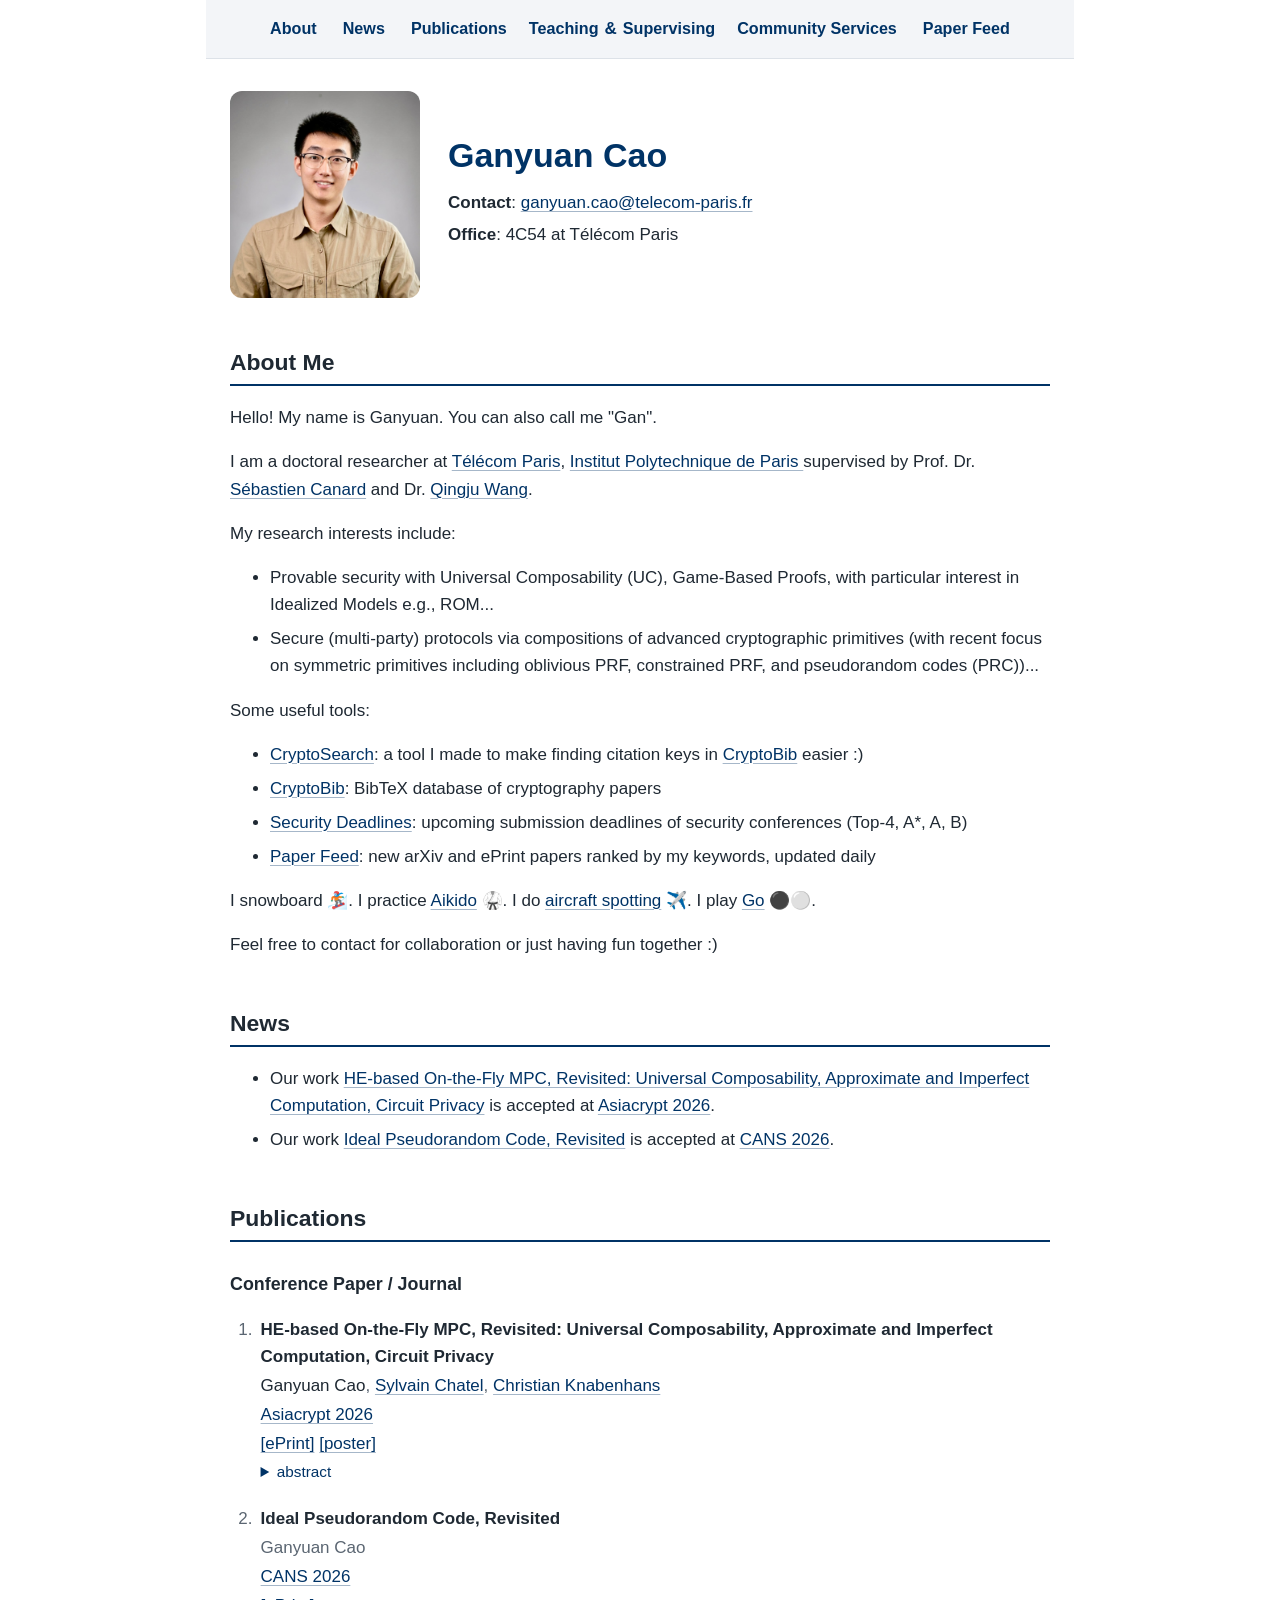
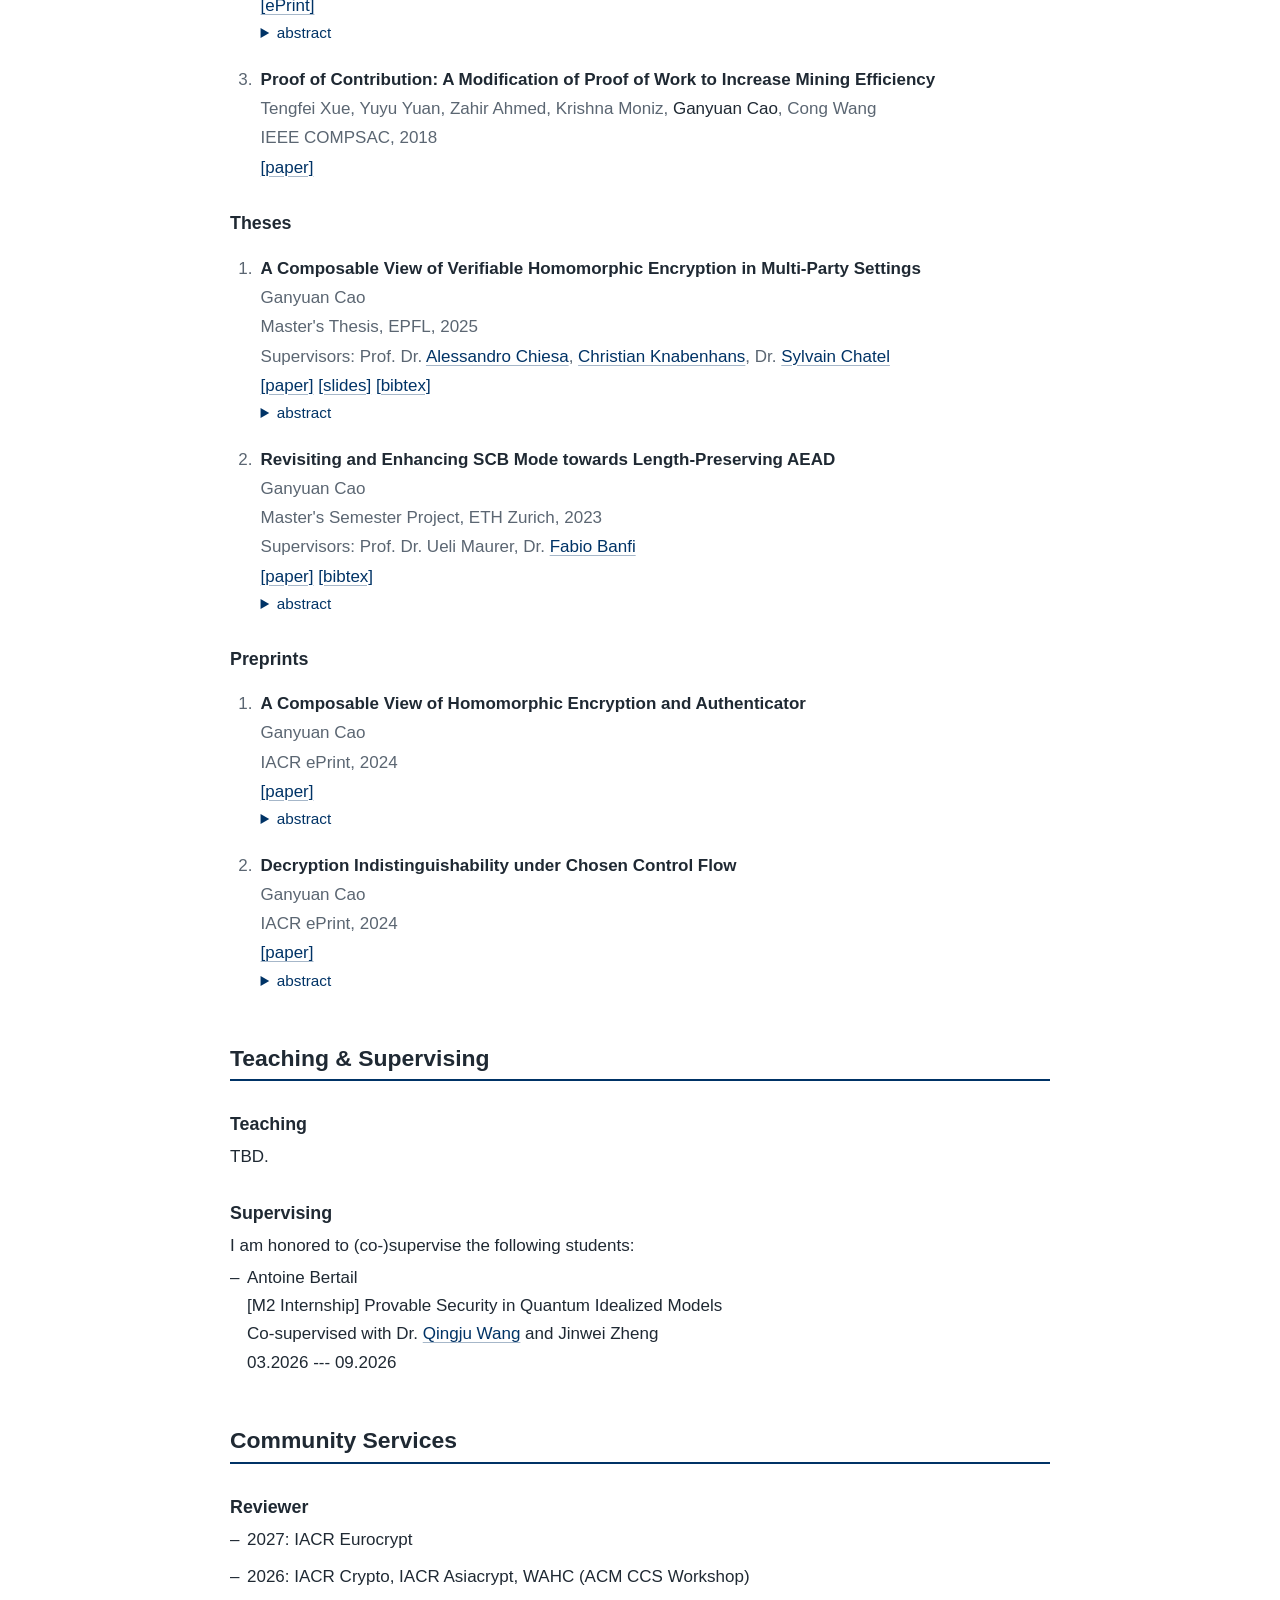
==== index.html @ c9da86ec "update" ====
<!DOCTYPE html>
<html lang="en">

<head>
    <meta charset="UTF-8">
    <meta name="viewport" content="width=device-width, initial-scale=1.0">
    <title>Ganyuan Cao - Homepage</title>
    <link rel="stylesheet" href="style.css">
</head>

<body>

    <!-- ============================== NAVIGATION ============================== -->
    <div class="nav">
        <a href="#about">About</a>
        <a href="#news">News</a>
        <a href="#publications">Publications</a>
        <span class="nav-group">
            <a href="#teaching" class="nav-sub">Teaching</a>
            <span class="nav-sep">&amp;</span>
            <a href="#supervising" class="nav-sub">Supervising</a>
        </span>
        <a href="#services">Community Services</a>
        <a href="papers/">Paper Feed</a>
    </div>

    <!-- ============================== PROFILE HEADER ============================== -->
    <div class="profile">
        <img src="profile.jpg" alt="Ganyuan Cao">
        <div>
            <h1>Ganyuan Cao</h1>
            <p>
                <strong>Contact</strong>:
                <a href="mailto:ganyuan.cao@telecom-paris.fr">ganyuan.cao@telecom-paris.fr</a>
            </p>
            <p><strong>Office</strong>: 4C54 at Télécom Paris</p>
        </div>
    </div>

    <!-- ============================== ABOUT ============================== -->
    <h2 id="about">About Me</h2>

    <p>Hello! My name is Ganyuan. You can also call me "Gan".</p>

    <p>
        I am a doctoral researcher at
        <a href="https://www.telecom-paris.fr/en/research/labs/information-processing-ltci/teams/cybersecurity-cryptography">
            Télécom Paris</a>, <a href="https://www.ip-paris.fr"> Institut Polytechnique de Paris </a>
        supervised by Prof. Dr.
        <a href="https://www.telecom-paris.fr/sebastien-canard">Sébastien Canard</a>
        and Dr.
        <a href="https://sites.google.com/view/qingjuwang">Qingju Wang</a>.
    </p>

    <p>My research interests include:</p>
    <ul>
        <li>
            Provable security with Universal Composability (UC), Game-Based Proofs,
            with particular interest in Idealized Models e.g., ROM...
        </li>
        <li>
            Secure (multi-party) protocols via compositions of advanced cryptographic
            primitives (with recent focus on symmetric primitives including oblivious
            PRF, constrained PRF, and pseudorandom codes (PRC))...
        </li>
    </ul>

    <p>Some useful tools:</p>
    <ul>
        <li>
            <a href="https://github.com/ganyuancao/CryptoSearch">CryptoSearch</a>:
            a tool I made to make finding citation keys in
            <a href="https://cryptobib.di.ens.fr">CryptoBib</a> easier :)
        </li>
        <li>
            <a href="https://cryptobib.di.ens.fr">CryptoBib</a>:
            BibTeX database of cryptography papers
        </li>
        <li>
            <a href="https://sec-deadlines.github.io/?type=Conferences&amp;rank=Security%20Top-4,A*,A,B">Security Deadlines</a>:
            upcoming submission deadlines of security conferences (Top-4, A*, A, B)
        </li>
        <li>
            <a href="papers/">Paper Feed</a>:
            new arXiv and ePrint papers ranked by my keywords, updated daily
        </li>
    </ul>

    <p>
        I snowboard 🏂. I practice
        <a href="https://fr.wikipedia.org/wiki/Aïkido">Aikido</a> 🥋. I do <a href="https://en.wikipedia.org/wiki/Aircraft_spotting">aircraft spotting</a> ✈️.
        I play <a href="https://en.wikipedia.org/wiki/Go_(game)">Go</a> ⚫⚪.
    </p>

    <p>Feel free to contact for collaboration or just having fun together :) </p>

    <!-- ============================== NEWS ============================== -->
    <h2 id="news">News</h2>

    <ul>
        <li>
            Our work
            <a href="https://eprint.iacr.org/2025/1845">
                HE-based On-the-Fly MPC, Revisited: Universal Composability,
                Approximate and Imperfect Computation, Circuit Privacy</a>
            is accepted at
            <a href="https://asiacrypt.iacr.org/2026/">Asiacrypt 2026</a>.
        </li>

        <li>
            Our work
            <a href="https://eprint.iacr.org/2026/1657">
                Ideal Pseudorandom Code, Revisited</a>
            is accepted at
            <a href="https://asiacrypt.iacr.org/2026/">CANS 2026</a>.
        </li>
    </ul>

    <!-- ============================== PUBLICATIONS ============================== -->
    <h2 id="publications">Publications</h2>

    <!-- ---------- Conference / Journal ---------- -->
    <h3>Conference Paper / Journal</h3>
    <ol class="publications">

        <li class="publication">
            <p class="title">
                HE-based On-the-Fly MPC, Revisited: Universal Composability,
                Approximate and Imperfect Computation, Circuit Privacy
            </p>
            <p>
                <u>Ganyuan Cao</u>,
                <a href="https://s-chtl.github.io">Sylvain Chatel</a>,
                <a href="https://cknabs.github.io">Christian Knabenhans</a>
            </p>
            <p> <a href="https://asiacrypt.iacr.org/2026/">Asiacrypt 2026</a> </p>
            <p>
                <a href="https://eprint.iacr.org/2025/1845">[ePrint]</a>
                <a href="poster/UC_for_HE_OtFMPC.pdf">[poster]</a>
            </p>
            <details class="abstract">
                <summary>abstract</summary>
                <p>On-the-fly multi-party computation (OtF-MPC, López-Alt, Tromer, and Vaikuntanathan, STOC 2012) allows clients to join a computation dynamically without remaining online, while outsourcing the computation to an untrusted but powerful server. Existing OtF-MPC constructions rely on composing multi-party homomorphic encryption with zero-knowledge or succinct arguments. While both components have seen substantial efficiency and expressivity improvements in recent years, the security of their composition has not been revisited under these modern refinements.</p>
                <p>In this work, we revisit OtF-MPC through the lens of composable security. We extend the original analysis to systematically capture recent advances in these two building blocks, and to reason about their secure composition. We focus on multi-group homomorphic encryption (MGHE), a unifying abstraction that generalizes threshold and multi-key HE, and emerges as the natural backbone for OtF-MPC.</p>
                <p>Our contributions are fourfold. (1) We introduce the first Universal Composability (UC) ideal functionality for MGHE, jointly modeling client and server privacy, approximate or imperfect computation, and threshold security. (2) We define fine-grained security notions for MGHE and show that they are sufficient to realize this functionality against semi-malicious adversaries. (3) We revisit generic compilers that combine MGHE with any-simulation-extractable zkSNARKs, and prove that they realize OtF-MPC against fully malicious adversaries. (4) We introduce a split-witness ideal functionality for NIZKs, which separates the witness component that must be supplied by the ideal adversary from an existential component that only needs to be certified. We show that a Naor–Yung-style composition of MGHE and split-witness NIZKs realizes OtF-MPC while avoiding full extraction from the NIZK</p>
            </details>
        </li>

        <li class="publication">
            <p class="title">Ideal Pseudorandom Code, Revisited</p>
            <p>Ganyuan Cao</p>
            <p> <a href="https://asiacrypt.iacr.org/2026/">CANS 2026</a> </p>
            <p>
                <a href="https://eprint.iacr.org/2026/1657">[ePrint]</a>
            </p>
            <details class="abstract">
                <summary>abstract</summary>
                <p>Pseudorandom error-correcting codes (PRCs), introduced by Christ and Gunn at CRYPTO’24, combine pseudorandomness with error correction, providing a natural abstraction for robust watermarking and steganography on generative AI models. Subsequent standalone notions, which are ideal security for secret-key PRCs and CCA-style security for public-key PRCs, are oracle-based and do not capture composable use with explicit parties, sessions, and corruption.</p>
                <p>We give a UC treatment of PRCs via corruption-aware ideal functionalities for both settings. Under non-adaptive corruption, the UC notions recover the standalone ones. Under adaptive corruption, we identify a common obstruction: dummy codewords sampled before corruption, together with their neighborhoods, must later be opened as valid PRC codewords. We formalize this as a decoder-non-committing code (NC-PRC), which any adaptively UC-secure realization must induce. We then capture failures of such openings via targeted low opening capacity, show it rules out robust NC-PRCs, and prove that LDPC-based PRCs have this property hence do not admit a NC-PRC.</p>
                <p>On the positive side, we sketch two compilers to lift error-correcting codes to admit NC-PRCs: a secret-key one from a puncturable PRF and indistinguishability obfuscation (iO), and a public-key one from a smooth projective hash function (SPHF), both evading the barrier via programmable acceptance.</p>
                <p>Finally, we identify a fresh-codeword explanation barrier for public-key PRCs: accepted unseen codewords cannot be explained from public information without violating pseudorandomness, hence public-key UC realizations require a trapdoor or an idealized setup, and PRC-based watermark detection is inherently designated-verifier.</p>
            </details>
        </li>

        <li class="publication">
            <p class="title">
                Proof of Contribution: A Modification of Proof of Work to Increase Mining Efficiency
            </p>
            <p>
                Tengfei Xue, Yuyu Yuan, Zahir Ahmed, Krishna Moniz,
                <u>Ganyuan Cao</u>, Cong Wang
            </p>
            <p>IEEE COMPSAC, 2018</p>
            <p>
                <a href="https://ieeexplore.ieee.org/document/8377721">[paper]</a>
            </p>
        </li>

    </ol>

    <!-- ---------- Theses ---------- -->
    <h3>Theses</h3>
    <ol class="publications">

        <li class="publication">
            <p class="title">
                A Composable View of Verifiable Homomorphic Encryption in Multi-Party Settings
            </p>
            <p>Ganyuan Cao</p>
            <p>Master's Thesis, EPFL, 2025</p>
            <p>
                Supervisors: Prof. Dr.
                <a href="https://ic-people.epfl.ch/~achiesa/">Alessandro Chiesa</a>,
                <a href="https://cknabs.github.io">Christian Knabenhans</a>, Dr.
                <a href="https://s-chtl.github.io">Sylvain Chatel</a>
            </p>
            <p>
                <a href="pub/UC_for_vFHE.pdf">[paper]</a>
                <a href="slides/UC_for_vFHE.pdf">[slides]</a>
                <a href="bib/UC_for_vFHE.bib">[bibtex]</a>
            </p>
            <details class="abstract">
                <summary>abstract</summary>
                <p>Homomorphic Encryption (HE) is a powerful cryptographic tool that enables computations on encrypted data, with the resulting ciphertexts reflecting the same operations as if they were executed on plaintexts. Notably, HE has been extended to a multi-party setting to facilitate collaborative computation on encrypted inputs from multiple sources. This capability is particularly valuable in fields such as cloud computing and privacy-preserving machine learning since it naturally serves as a secure multiparty computation (MPC), which guarantees the confidentiality of inputs from users.</p>
                <p>However, while HE effectively preserves privacy, it does not inherently ensure the integrity of the inputs from users and the computed results. Guaranteeing this is vital for real-world applications that necessitate both confidentiality and integrity.</p>
                <p>Establishing a security model for HE presents challenges due to its novel nature and the complexity of its use cases. Achieving integrity alongside confidentiality requires the integration of HE with other cryptographic tools, such as (Zero-Knowledge) Succinct Non-Interactive Arguments of Knowledge (zkSNARKs). Traditional game-based security models often struggle to encapsulate the intricate interactions that arise from such compositions, especially in the multi-party setting.</p>
                <p>In this thesis, we revisit the security properties of HE in a multi-party setting by introducing new game-based security notions. From the perspective of composable security, we analyze the conditions for realizing an ideal functionality of HE in multi-party settings in the Universal Composability (UC) framework by establishing a reduction from the UC functionality to our proposed game-based notions.</p>
                <p>We then extend this functionality by composing it with zkSNARKs to provide integrity through verifiable computation. We prove that this composition realizes an on-the-fly MPC system introduced by López-Alt et al. at STOC’13, which leverages an untrusted yet powerful server to assist computations over inputs from dynamically joining parties. We prove security against a malicious adversary capable of statically corrupting a subset of clients and the server. Our analysis addresses both confidentiality and integrity from the perspectives of clients and the server: client inputs remain private and non-malleable, while the server’s circuits are kept confidential, and the correctness of evaluations is verifiable.</p>
                <p>In this thesis, we provide a dual-perspective analysis of composable security for HE in a multi-party setting, focusing on both the secure realization of the primitive and its security when composed with other cryptographic building blocks in a larger system.</p>
            </details>
        </li>

        <li class="publication">
            <p class="title">Revisiting and Enhancing SCB Mode towards Length-Preserving AEAD</p>
            <p>Ganyuan Cao</p>
            <p>Master's Semester Project, ETH Zurich, 2023</p>
            <p>
                Supervisors: Prof. Dr. Ueli Maurer, Dr.
                <a href="https://fabiobanfi.com">Fabio Banfi</a>
            </p>
            <p>
                <a href="pub/SCB_AEAD.pdf">[paper]</a>
                <a href="bib/SCB_AEAD.bib">[bibtex]</a>
            </p>
            <details class="abstract">
                <summary>abstract</summary>
                <p>Secure Code Book (SCB) mode of operation, proposed by Banfi, is the first length-preserving encryption (LPE) scheme that achieves semantic (IND-CPA) security. SCB mode can be considered as a variant of ECB mode but resolving the problem of block repetition in ECB by constructing repetition signals that include repetition counter and the hash of the corresponding message block. In contrast to prior constructions, SCB mode trades for stronger security at the cost of imperfect correctness, thereby prompting the study on the trade-off between security and correctness in a symmetric encryption scheme.</p>
                <p>This work re-evaluates the security and correctness of the SCB mode. We present a proof of security under a relaxed assumption that each block is not repeated for more than 2<sup>σ</sup> times (where σ denotes the security parameter), showing that semantic security is still achievable with smaller security parameter. We also prove the correctness of the scheme taking counter values into consideration during the decryption, which leads to a better correctness. To enhance the correctness of SCB mode in case of ciphertext reordering, we introduce the sliding windows technique, enabling dynamic updates of the valid counter range. Furthermore, we follow the Encode-then-Encipher paradigm to extend the SCB mode to a length-preserving AEAD scheme under the assumption that there is at least one repeated block. Our construction serves a preliminary attempt towards length-preserving AEAD.</p>
            </details>
        </li>

    </ol>

    <!-- ---------- Preprints ---------- -->
    <h3>Preprints</h3>
    <ol class="publications">

        <!-- <li class="publication">
            <p class="title">Decoding Pseudorandom Code Obliviously</p>
            <p>Ganyuan Cao</p>
            <p>IACR ePrint, 2026</p>
            <p>
                <a href="TBD">[paper]</a>
            </p>
        </li> -->

        <li class="publication">
            <p class="title">A Composable View of Homomorphic Encryption and Authenticator</p>
            <p>Ganyuan Cao</p>
            <p>IACR ePrint, 2024</p>
            <p>
                <a href="https://eprint.iacr.org/2024/1231">[paper]</a>
            </p>
            <details class="abstract">
                <summary>abstract</summary>
                <p>Homomorphic Encryption (HE) is a cutting-edge cryptographic technique that enables computations on encrypted data to be mirrored on the original data. This has quickly attracted substantial interest from the research community due to its extensive practical applications, such as in cloud computing and privacy-preserving machine learning.</p>
                <p>In addition to confidentiality, the importance of authenticity has emerged to ensure data integrity during transmission and evaluation. To address authenticity, various primitives have been developed including Homomorphic Authenticator (HA). Corresponding security notions have also been introduced by extending the existing notions to their homomorphic versions.</p>
                <p>Despite these advancements, formalizing the security of HE and HA remains challenging due to the novelty of these primitives and complexity of application scenarios involving message evaluation. It is inclusive which definitions in this zoo of notions are insufficient or overly complex. Moreover, HE and HA are designed to be combined to construct a secure communication channel that ensures both confidentiality and authenticity. However, the security of such compositions is not always clear when game-based notions are used to formalize security.</p>
                <p>To bridge this gap, we conduct a constructive analysis through the lens of composable security. This method enables us to examine the security properties of each primitive in isolation and to more effectively evaluate their security when integrated into a larger system. We introduce the concepts of a confidential channel and an authenticated channel to specify the security requirements for HE and HA, respectively. We make a comparison with existing game-based notions to determine whether they adequately capture the intended security objectives.</p>
                <p>We then analyze whether the composition of HE and HA constructs a Homomorphic Authenticated Encryption (HAE) that provides both confidentiality and authenticity in presence of message evaluation. Specifically, we examine a serial composition of HE and HA, corresponding to Encrypt-then-MAC (EtM) composition for constructing classical AE.</p>
            </details>
        </li>

        <li class="publication">
            <p class="title">Decryption Indistinguishability under Chosen Control Flow</p>
            <p>Ganyuan Cao</p>
            <p>IACR ePrint, 2024</p>
            <p>
                <a href="https://eprint.iacr.org/2024/598">[paper]</a>
            </p>
            <details class="abstract">
                <summary>abstract</summary>
                <p>Security proofs for cryptographic primitives typically assume operations are executed in the correct sequence; however, insecure implementations or software-level attacks can disrupt control flows, potentially invalidating these guarantees. To address this issue, we introduce a new security notion, IND-CFA, which formalizes decryption security in the presence of adversarially controlled execution flows. Using this notion, we investigate the control flows under which a cryptographic scheme remains secure, providing insights into secure implementation practices. We revisit the Encrypt-then-MAC paradigm, underscoring the crucial role of operation sequencing in ensuring the security of authenticated encryption schemes built using this method. Additionally, we provide a detailed analysis of the Encode-then-Encipher (EtE) paradigm, a widely adopted approach for constructing robust AE schemes, revealing its vulnerability to adversarial control flows that can enable attackers to infer low-entropy values in the presence of multiple failure conditions.</p>
            </details>
        </li>

    </ol>

    <!-- ============================== TEACHING & SUPERVISING ============================== -->
    <h2 id="teaching">Teaching &amp; Supervising</h2>

    <!-- ---------- Teaching ---------- -->
    <h3>Teaching</h3>
    <p>TBD.</p>

    <!-- ---------- Supervising ---------- -->
    <h3 id="supervising">Supervising</h3>
    <p>I am honored to (co-)supervise the following students:</p>

    <ul class="supervising-list">
        <li>
            <p>Antoine Bertail</p>
            <p>[M2 Internship] Provable Security in Quantum Idealized Models</p>
            <p>
                Co-supervised with Dr.
                <a href="https://sites.google.com/view/qingjuwang">Qingju Wang</a>
                and Jinwei Zheng
            </p>
            <p>03.2026 --- 09.2026</p>
        </li>
    </ul>

    <!-- ============================== COMMUNITY SERVICES ============================== -->
    <h2 id="services">Community Services</h2>

    <h3>Reviewer</h3>
    <ul class="service-list">
        <li>
            <p>2027: IACR Eurocrypt</p>
        </li>
        <li>
            <p>2026: IACR Crypto, IACR Asiacrypt, WAHC (ACM CCS Workshop)</p>
        </li>
    </ul>

</body>

</html>
---- style.css ----
/* Colours: light by default, dark when the device asks for it */

:root {
    color-scheme: light dark;
    --bg: #ffffff;
    --text: #1f2933;
    --muted: #5b6672;
    --accent: #003366;
    --surface: #f3f5f8;
    --border: #dde2e8;
    --chip: #e6eef6;
    --chip-neg: #f6e6e6;
    --badge: #b35900;
}

@media (prefers-color-scheme: dark) {
    :root {
        --bg: #11151a;
        --text: #e4e7eb;
        --muted: #9aa5b1;
        --accent: #8fb8ea;
        --surface: #1b2129;
        --border: #2c343e;
        --chip: #22303f;
        --chip-neg: #402626;
        --badge: #d9822b;
    }
}

html {
    scroll-behavior: smooth;
    -webkit-text-size-adjust: 100%;
}

body {
    font-family: -apple-system, BlinkMacSystemFont, "Segoe UI", Roboto, "Helvetica Neue", Arial, sans-serif;
    font-size: 17px;
    line-height: 1.6;
    color: var(--text);
    background: var(--bg);
    max-width: 820px;
    margin: 0 auto;
    padding: 0 24px 64px;
}

h1 {
    color: var(--accent);
    font-size: 2em;
    line-height: 1.2;
    margin: 0 0 0.4em;
}

h2 {
    font-size: 1.35em;
    line-height: 1.3;
    margin: 2.2em 0 0.8em;
    padding-bottom: 6px;
    border-bottom: 2px solid var(--accent);
}

/* Headings: pull the following text/list up closer */

h3 {
    font-size: 1.05em;
    margin: 1.6em 0 0.25em;
}

h3+p {
    margin-top: 0.25em;
    margin-bottom: 0.3em;
}

/* Anchors land below the sticky navigation */

h2,
h3 {
    scroll-margin-top: 72px;
}

a {
    color: var(--accent);
    text-decoration: underline;
    text-decoration-thickness: 1px;
    text-underline-offset: 3px;
    text-decoration-color: color-mix(in srgb, var(--accent) 35%, transparent);
}

a:hover {
    text-decoration-color: currentColor;
}

a:focus-visible {
    outline: 2px solid var(--accent);
    outline-offset: 2px;
    border-radius: 2px;
}

li {
    margin-bottom: 0.4em;
}

/* Navigation */

.nav {
    position: sticky;
    top: 0;
    z-index: 10;
    display: flex;
    flex-wrap: wrap;
    justify-content: center;
    gap: 2px 6px;
    margin: 0 -24px 32px;
    padding: 10px 16px;
    background: var(--surface);
    border-bottom: 1px solid var(--border);
}

.nav a {
    padding: 6px 10px;
    border-radius: 6px;
    font-weight: 600;
    font-size: 0.95em;
    text-decoration: none;
}

.nav a:hover {
    background: var(--border);
}

/* Grouped nav item: Teaching & Supervising */

.nav-group {
    display: flex;
    align-items: center;
}

.nav-group .nav-sub {
    padding-left: 6px;
    padding-right: 6px;
}

.nav-sep {
    font-weight: 600;
    color: var(--accent);
}

/* Profile */

.profile {
    display: flex;
    align-items: center;
    gap: 28px;
}

.profile img {
    width: 190px;
    height: auto;
    aspect-ratio: 941 / 1024;
    object-fit: cover;
    border-radius: 12px;
    flex: none;
}

.profile p {
    margin: 0.3em 0;
}

/* Publications */

.publications {
    padding-left: 1.6em;
}

.publication {
    margin-bottom: 1.2em;
    padding-left: 0.2em;
}

.publication::marker {
    color: var(--muted);
}

.publication p {
    margin: 2px 0;
    color: var(--muted);
}

.publication .title {
    font-weight: 600;
    color: var(--text);
}

/* Collapsible abstract under a publication */

.publication .abstract summary {
    cursor: pointer;
    width: fit-content;
    font-size: 0.9em;
    color: var(--accent);
}

.publication .abstract p {
    margin: 0.5em 0;
    font-size: 0.95em;
    line-height: 1.55;
}

/* My own name in an author list: links are underlined and titles are bold,
   so mark it by colour, darker than the grey around it */

.publication u {
    text-decoration: none;
    color: var(--text);
}

/* Supervising list */

.supervising-list {
    list-style: none;
    padding-left: 0;
    margin-top: 0.25em;
    margin-bottom: 0.5em;
}

.supervising-list li {
    margin-bottom: 0.6em;
    position: relative;
    padding-left: 1em;
}

.supervising-list li::before {
    content: "–";
    position: absolute;
    left: 0;
}

.supervising-list p {
    margin: 1px 0;
}

.service-list {
    list-style: none;
    padding-left: 0;
    margin-top: 0.25em;
    margin-bottom: 0.5em;
}

.service-list li {
    margin-bottom: 0.6em;
    position: relative;
    padding-left: 1em;
}

.service-list li::before {
    content: "–";
    position: absolute;
    left: 0;
}

.service-list p {
    margin: 1px 0;
}

/* Phones */

@media (max-width: 600px) {
    body {
        font-size: 16px;
        padding: 0 16px 48px;
    }

    /* The wrapped menu is too tall to keep on screen while reading */
    .nav {
        position: static;
        margin: 0 -16px 24px;
        padding: 8px;
    }

    .nav a {
        padding: 8px 10px;
    }

    h2,
    h3 {
        scroll-margin-top: 12px;
    }

    h1 {
        font-size: 1.6em;
    }

    .profile {
        gap: 16px;
    }

    .profile img {
        width: 110px;
    }

    .profile a {
        overflow-wrap: anywhere;
    }

    .publications {
        padding-left: 1.3em;
    }
}

@media (prefers-reduced-motion: reduce) {
    html {
        scroll-behavior: auto;
    }
}
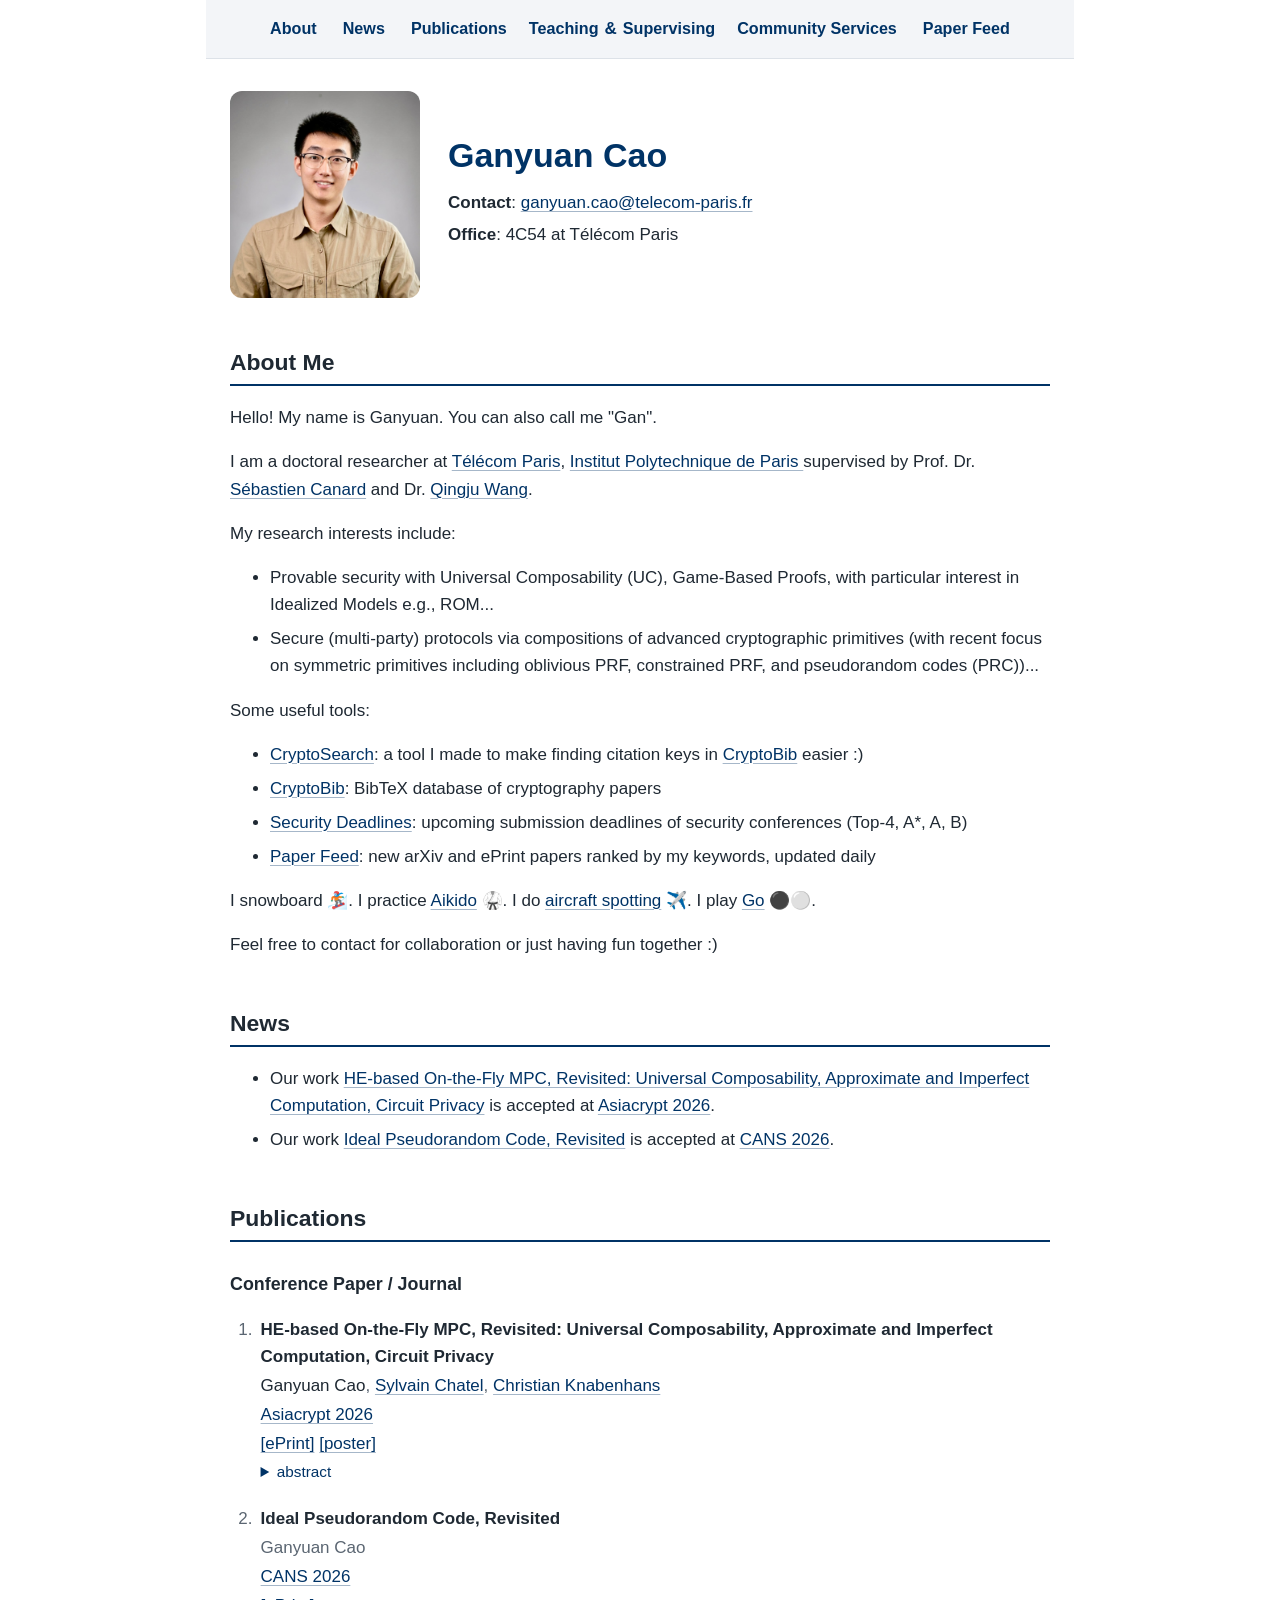
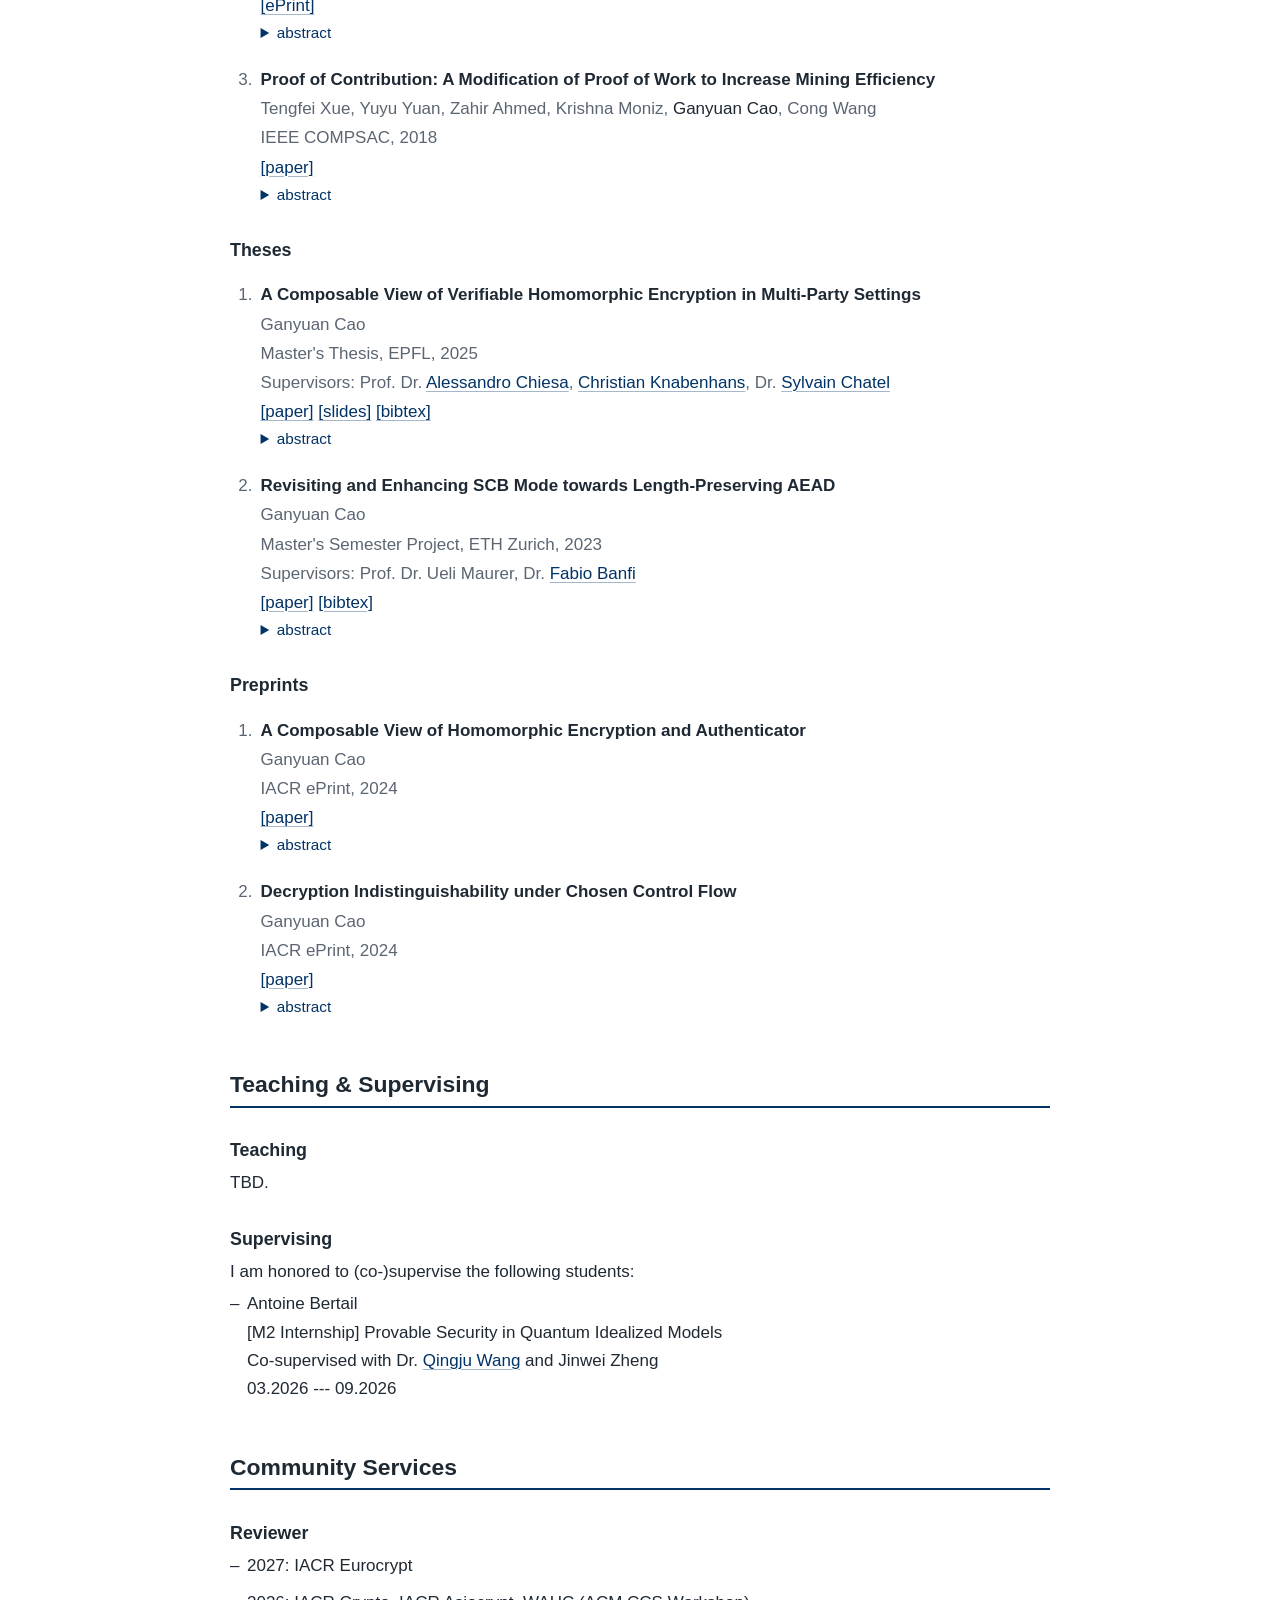
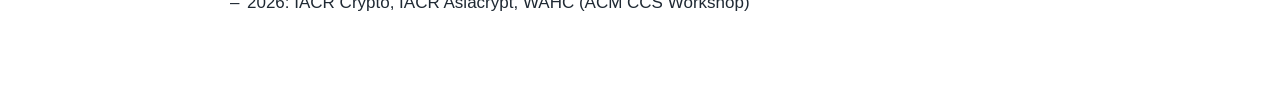
==== commit b9c6b57c: "Add COMPSAC 2018 abstract and fix abstract typos Adds the abstract for the Proof of Contribution pap" ====
--- a/index.html
+++ b/index.html
@@ -142,7 +142,7 @@
                 <summary>abstract</summary>
                 <p>On-the-fly multi-party computation (OtF-MPC, López-Alt, Tromer, and Vaikuntanathan, STOC 2012) allows clients to join a computation dynamically without remaining online, while outsourcing the computation to an untrusted but powerful server. Existing OtF-MPC constructions rely on composing multi-party homomorphic encryption with zero-knowledge or succinct arguments. While both components have seen substantial efficiency and expressivity improvements in recent years, the security of their composition has not been revisited under these modern refinements.</p>
                 <p>In this work, we revisit OtF-MPC through the lens of composable security. We extend the original analysis to systematically capture recent advances in these two building blocks, and to reason about their secure composition. We focus on multi-group homomorphic encryption (MGHE), a unifying abstraction that generalizes threshold and multi-key HE, and emerges as the natural backbone for OtF-MPC.</p>
-                <p>Our contributions are fourfold. (1) We introduce the first Universal Composability (UC) ideal functionality for MGHE, jointly modeling client and server privacy, approximate or imperfect computation, and threshold security. (2) We define fine-grained security notions for MGHE and show that they are sufficient to realize this functionality against semi-malicious adversaries. (3) We revisit generic compilers that combine MGHE with any-simulation-extractable zkSNARKs, and prove that they realize OtF-MPC against fully malicious adversaries. (4) We introduce a split-witness ideal functionality for NIZKs, which separates the witness component that must be supplied by the ideal adversary from an existential component that only needs to be certified. We show that a Naor–Yung-style composition of MGHE and split-witness NIZKs realizes OtF-MPC while avoiding full extraction from the NIZK</p>
+                <p>Our contributions are fourfold. (1) We introduce the first Universal Composability (UC) ideal functionality for MGHE, jointly modeling client and server privacy, approximate or imperfect computation, and threshold security. (2) We define fine-grained security notions for MGHE and show that they are sufficient to realize this functionality against semi-malicious adversaries. (3) We revisit generic compilers that combine MGHE with any-simulation-extractable zkSNARKs, and prove that they realize OtF-MPC against fully malicious adversaries. (4) We introduce a split-witness ideal functionality for NIZKs, which separates the witness component that must be supplied by the ideal adversary from an existential component that only needs to be certified. We show that a Naor–Yung-style composition of MGHE and split-witness NIZKs realizes OtF-MPC while avoiding full extraction from the NIZK.</p>
             </details>
         </li>
 
@@ -174,6 +174,10 @@
             <p>
                 <a href="https://ieeexplore.ieee.org/document/8377721">[paper]</a>
             </p>
+            <details class="abstract">
+                <summary>abstract</summary>
+                <p>Proof-of-Work based blockchain wastes an enormous amount of electricity and requires expensive mining equipment. This phenomenon is getting worse and worse. We propose a new consensus protocol for cryptocurrency built on top of Bitcoin protocol, which combines Proof-of-Work component with our new algorithm Proof-of-Contribution(PoC). PoC algorithm reduces the energy consumption for Bitcoin mining by rewarding the calculation difficulty of a cryptographic puzzle. Further, when miners no longer get block rewards, they receive difficulty rewards along with the regular mining fee which motivates mining. We explored different attacking scenarios and show that the network resilient to these attacks is comparable to Proof-of-Work(PoW). Finally, we designed two experiments to simulate mining and detect the changes of difficulty to prove PoC offering a new cryptocurrency algorithm which is energy-efficient.</p>
+            </details>
         </li>
 
     </ol>
@@ -255,7 +259,7 @@
                 <summary>abstract</summary>
                 <p>Homomorphic Encryption (HE) is a cutting-edge cryptographic technique that enables computations on encrypted data to be mirrored on the original data. This has quickly attracted substantial interest from the research community due to its extensive practical applications, such as in cloud computing and privacy-preserving machine learning.</p>
                 <p>In addition to confidentiality, the importance of authenticity has emerged to ensure data integrity during transmission and evaluation. To address authenticity, various primitives have been developed including Homomorphic Authenticator (HA). Corresponding security notions have also been introduced by extending the existing notions to their homomorphic versions.</p>
-                <p>Despite these advancements, formalizing the security of HE and HA remains challenging due to the novelty of these primitives and complexity of application scenarios involving message evaluation. It is inclusive which definitions in this zoo of notions are insufficient or overly complex. Moreover, HE and HA are designed to be combined to construct a secure communication channel that ensures both confidentiality and authenticity. However, the security of such compositions is not always clear when game-based notions are used to formalize security.</p>
+                <p>Despite these advancements, formalizing the security of HE and HA remains challenging due to the novelty of these primitives and complexity of application scenarios involving message evaluation. It is inconclusive which definitions in this zoo of notions are insufficient or overly complex. Moreover, HE and HA are designed to be combined to construct a secure communication channel that ensures both confidentiality and authenticity. However, the security of such compositions is not always clear when game-based notions are used to formalize security.</p>
                 <p>To bridge this gap, we conduct a constructive analysis through the lens of composable security. This method enables us to examine the security properties of each primitive in isolation and to more effectively evaluate their security when integrated into a larger system. We introduce the concepts of a confidential channel and an authenticated channel to specify the security requirements for HE and HA, respectively. We make a comparison with existing game-based notions to determine whether they adequately capture the intended security objectives.</p>
                 <p>We then analyze whether the composition of HE and HA constructs a Homomorphic Authenticated Encryption (HAE) that provides both confidentiality and authenticity in presence of message evaluation. Specifically, we examine a serial composition of HE and HA, corresponding to Encrypt-then-MAC (EtM) composition for constructing classical AE.</p>
             </details>
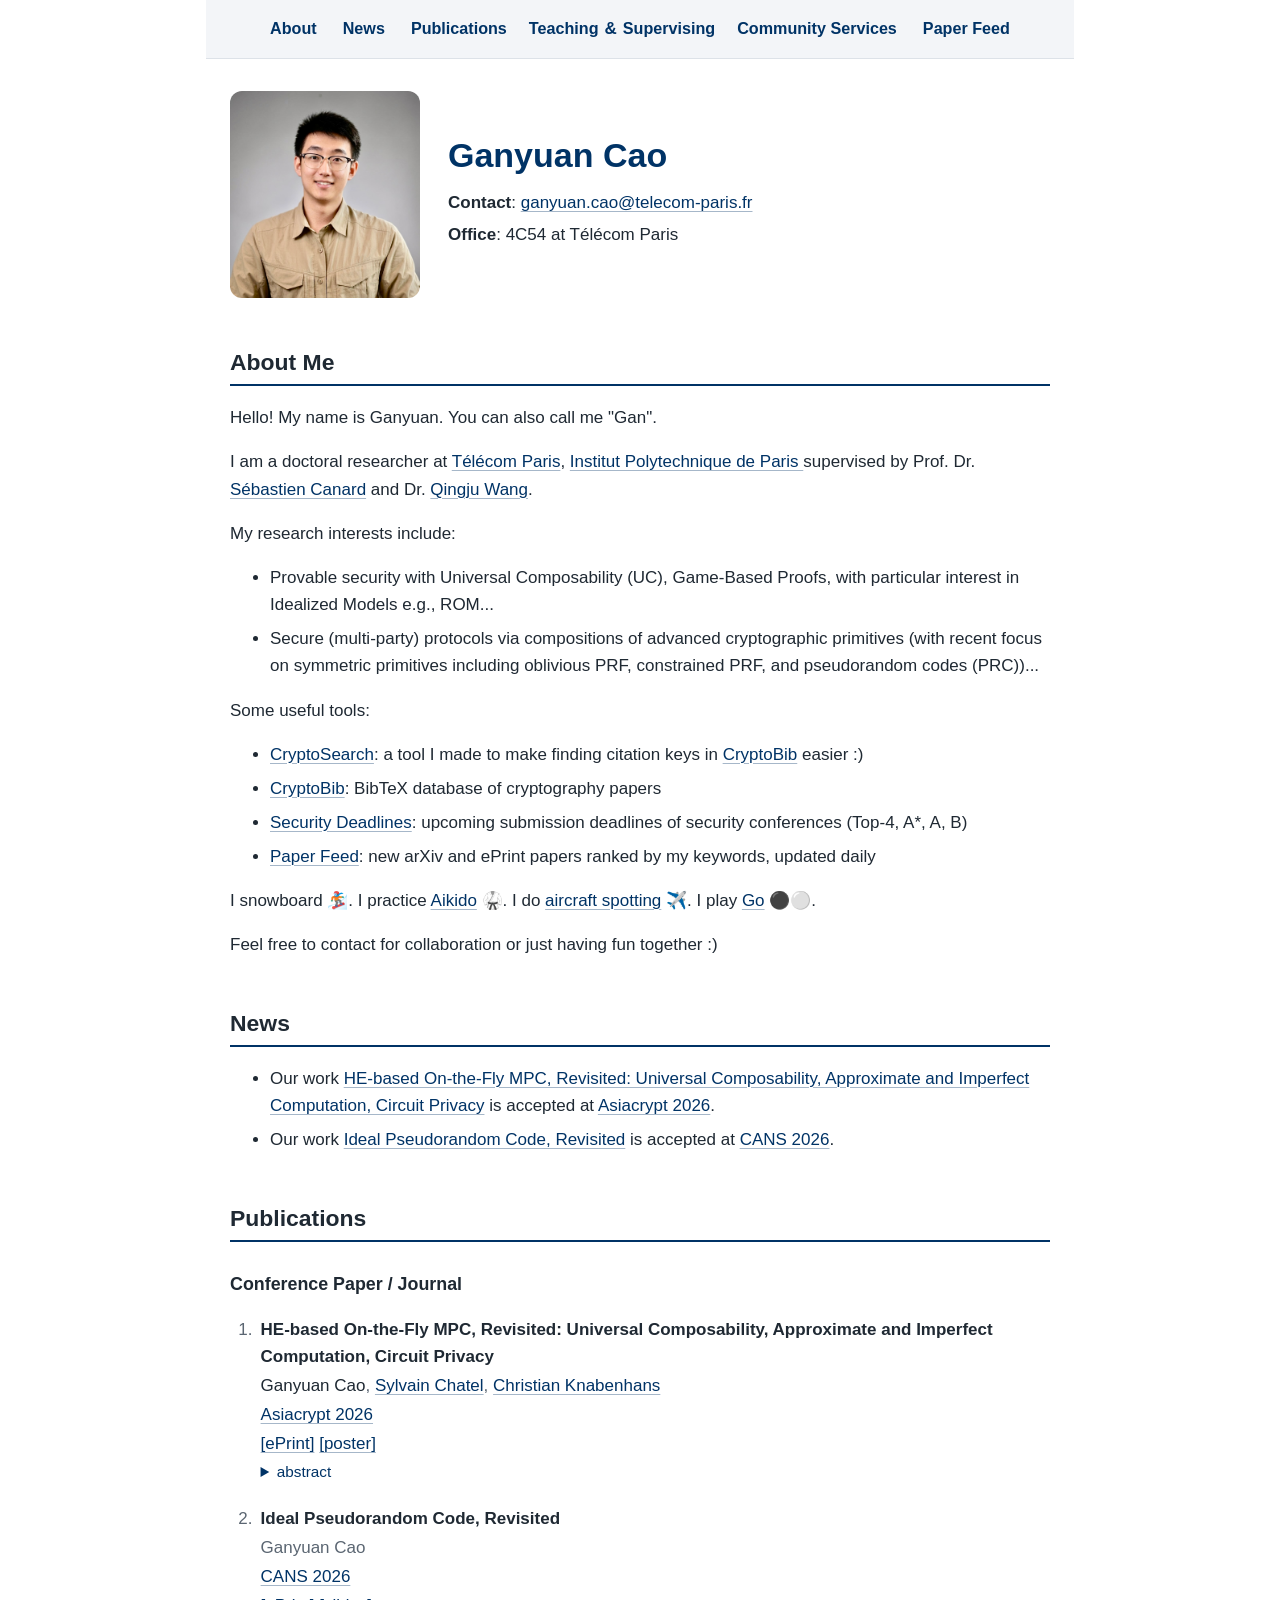
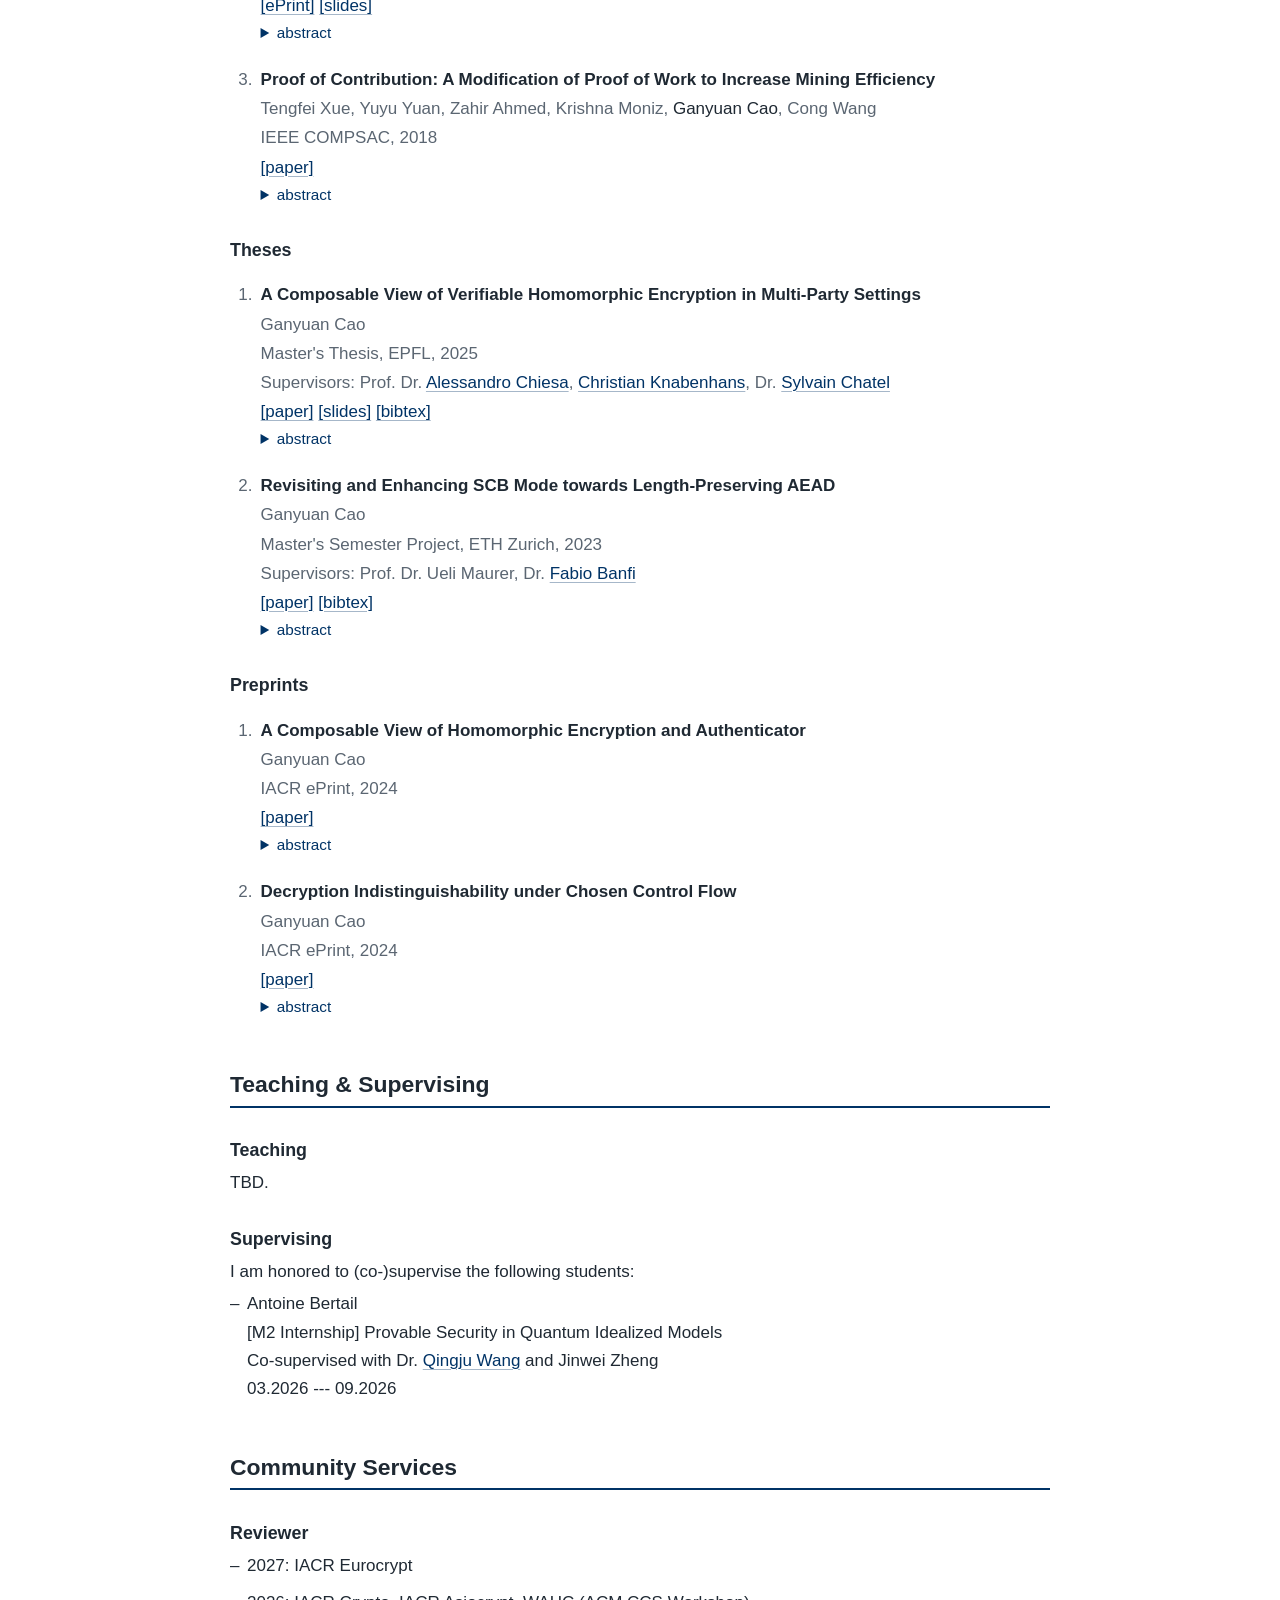
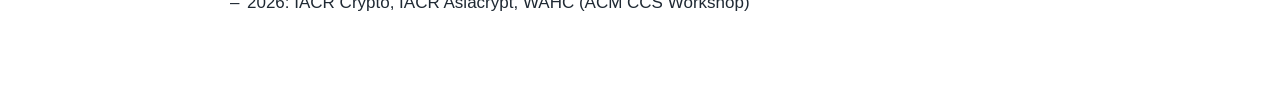
==== commit 1a91f90a: "Add slides for Ideal Pseudorandom Code, Revisited Co-Authored-By: Claude Opus 5.5 <noreply@anthropic" ====
--- a/index.html
+++ b/index.html
@@ -152,6 +152,7 @@
             <p> <a href="https://asiacrypt.iacr.org/2026/">CANS 2026</a> </p>
             <p>
                 <a href="https://eprint.iacr.org/2026/1657">[ePrint]</a>
+                <a href="slides/UC_PRC.pdf">[slides]</a>
             </p>
             <details class="abstract">
                 <summary>abstract</summary>
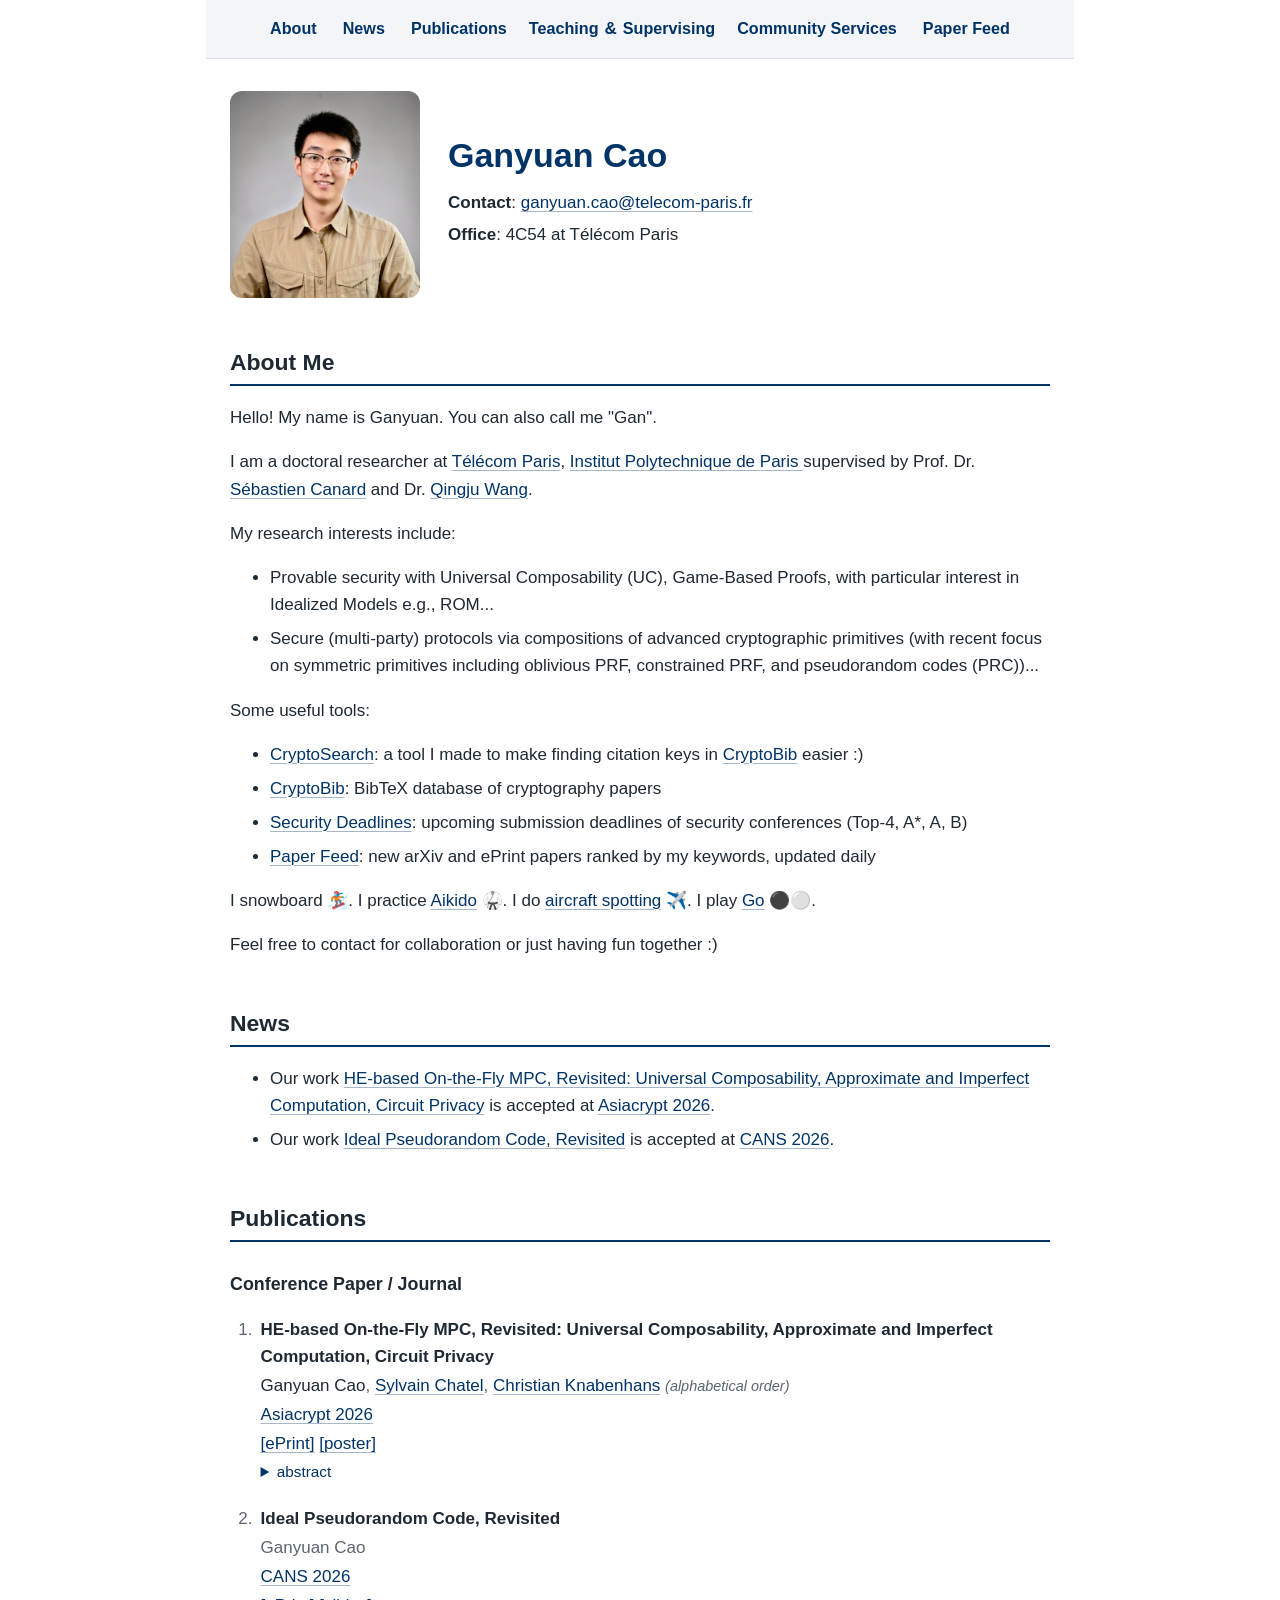
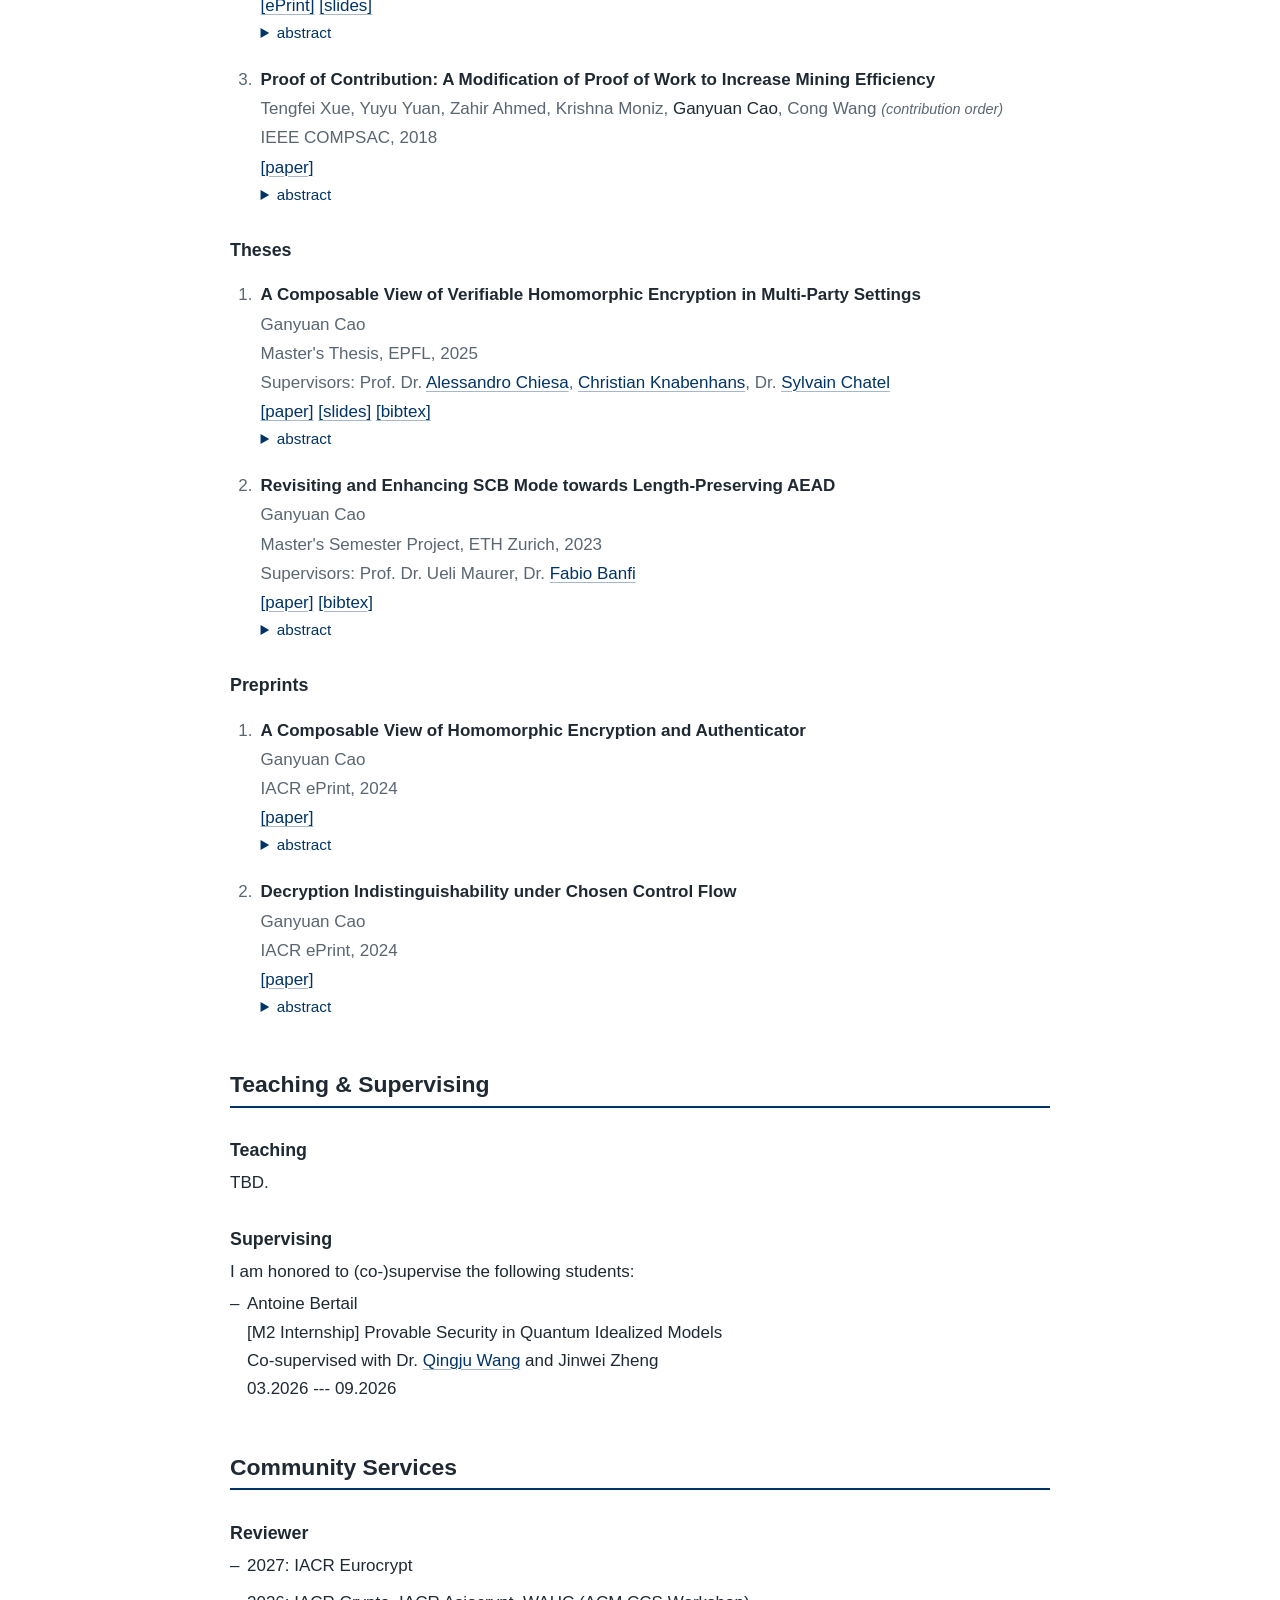
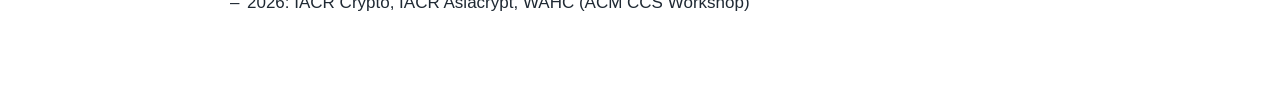
==== commit 0b7c72bc: "Note author order on the two multi-author papers The Asiacrypt 2026 paper lists authors alphabetical" ====
--- a/index.html
+++ b/index.html
@@ -132,6 +132,7 @@
                 <u>Ganyuan Cao</u>,
                 <a href="https://s-chtl.github.io">Sylvain Chatel</a>,
                 <a href="https://cknabs.github.io">Christian Knabenhans</a>
+                <span class="author-order">(alphabetical order)</span>
             </p>
             <p> <a href="https://asiacrypt.iacr.org/2026/">Asiacrypt 2026</a> </p>
             <p>
@@ -170,6 +171,7 @@
             <p>
                 Tengfei Xue, Yuyu Yuan, Zahir Ahmed, Krishna Moniz,
                 <u>Ganyuan Cao</u>, Cong Wang
+                <span class="author-order">(contribution order)</span>
             </p>
             <p>IEEE COMPSAC, 2018</p>
             <p>
--- a/style.css
+++ b/style.css
@@ -213,6 +213,13 @@
     color: var(--text);
 }
 
+/* Note after an author list, e.g. "(alphabetical order)" */
+
+.publication .author-order {
+    font-size: 0.85em;
+    font-style: italic;
+}
+
 /* Supervising list */
 
 .supervising-list {
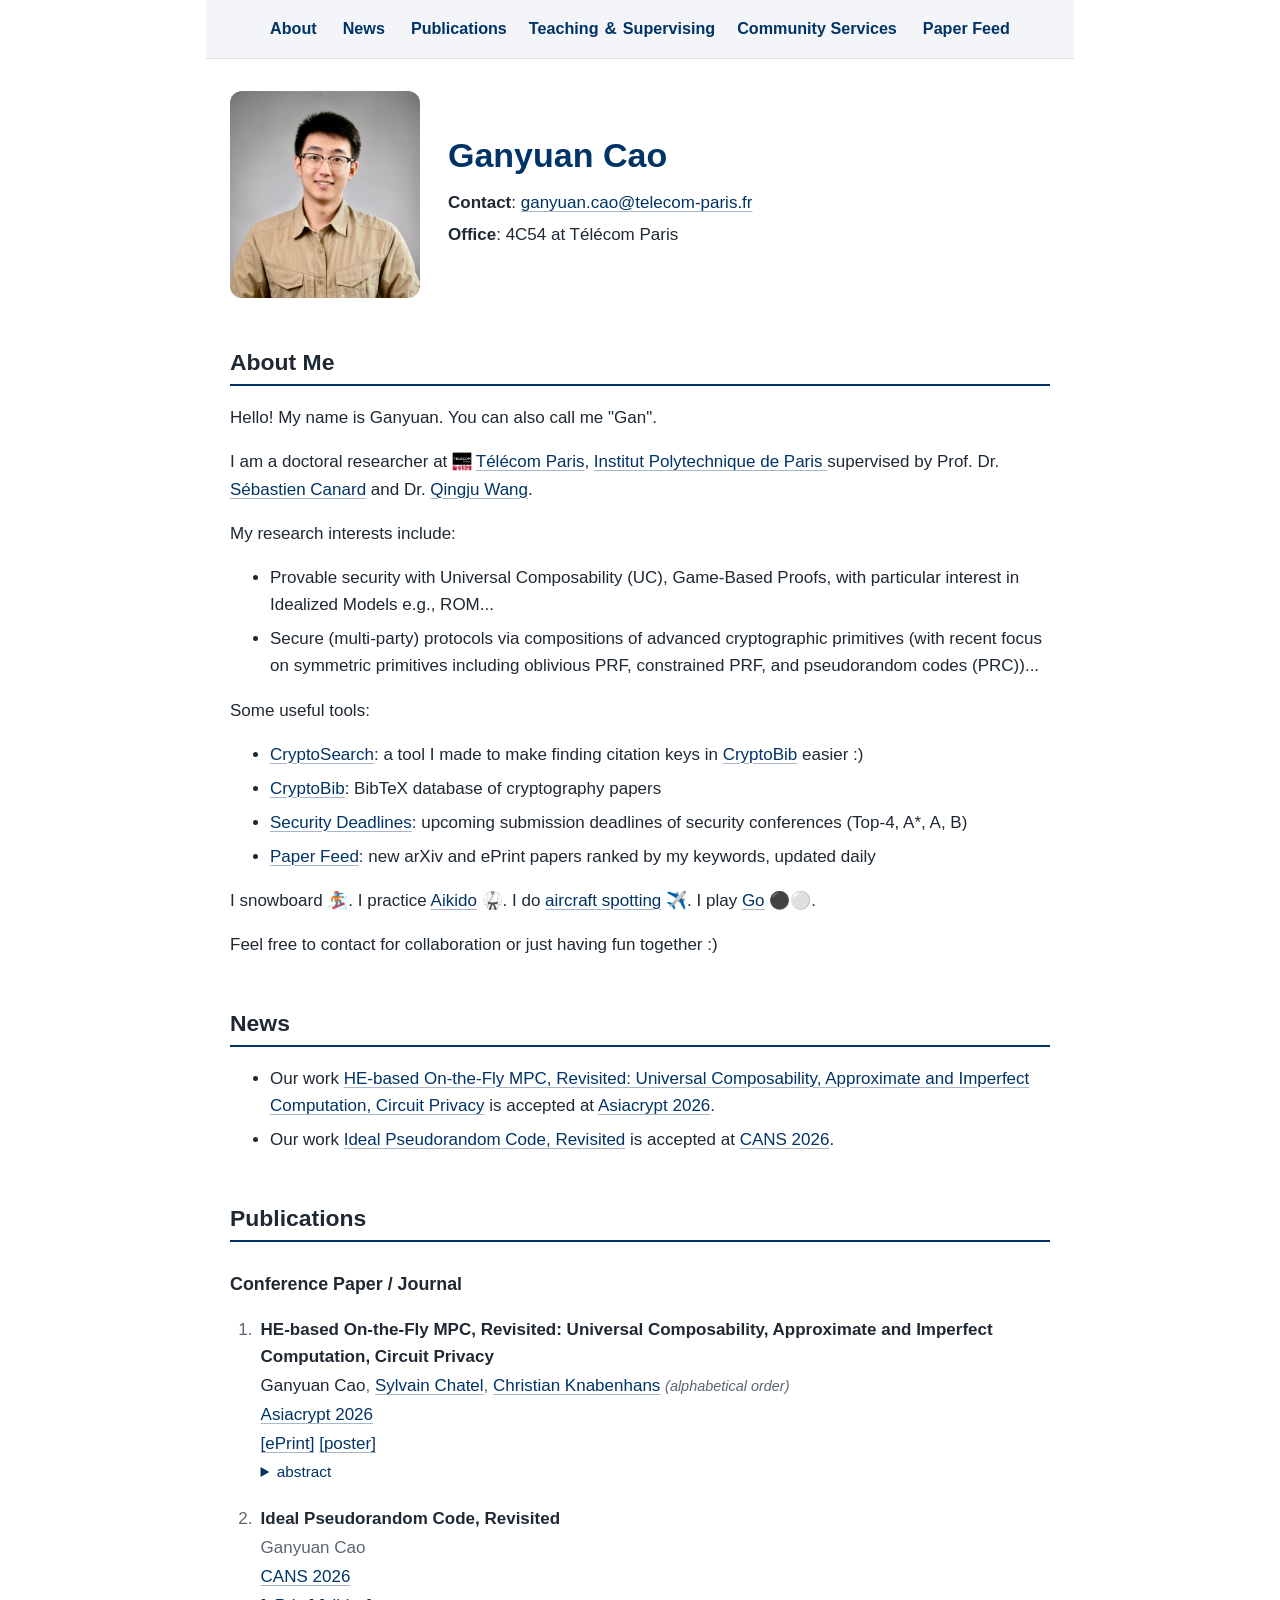
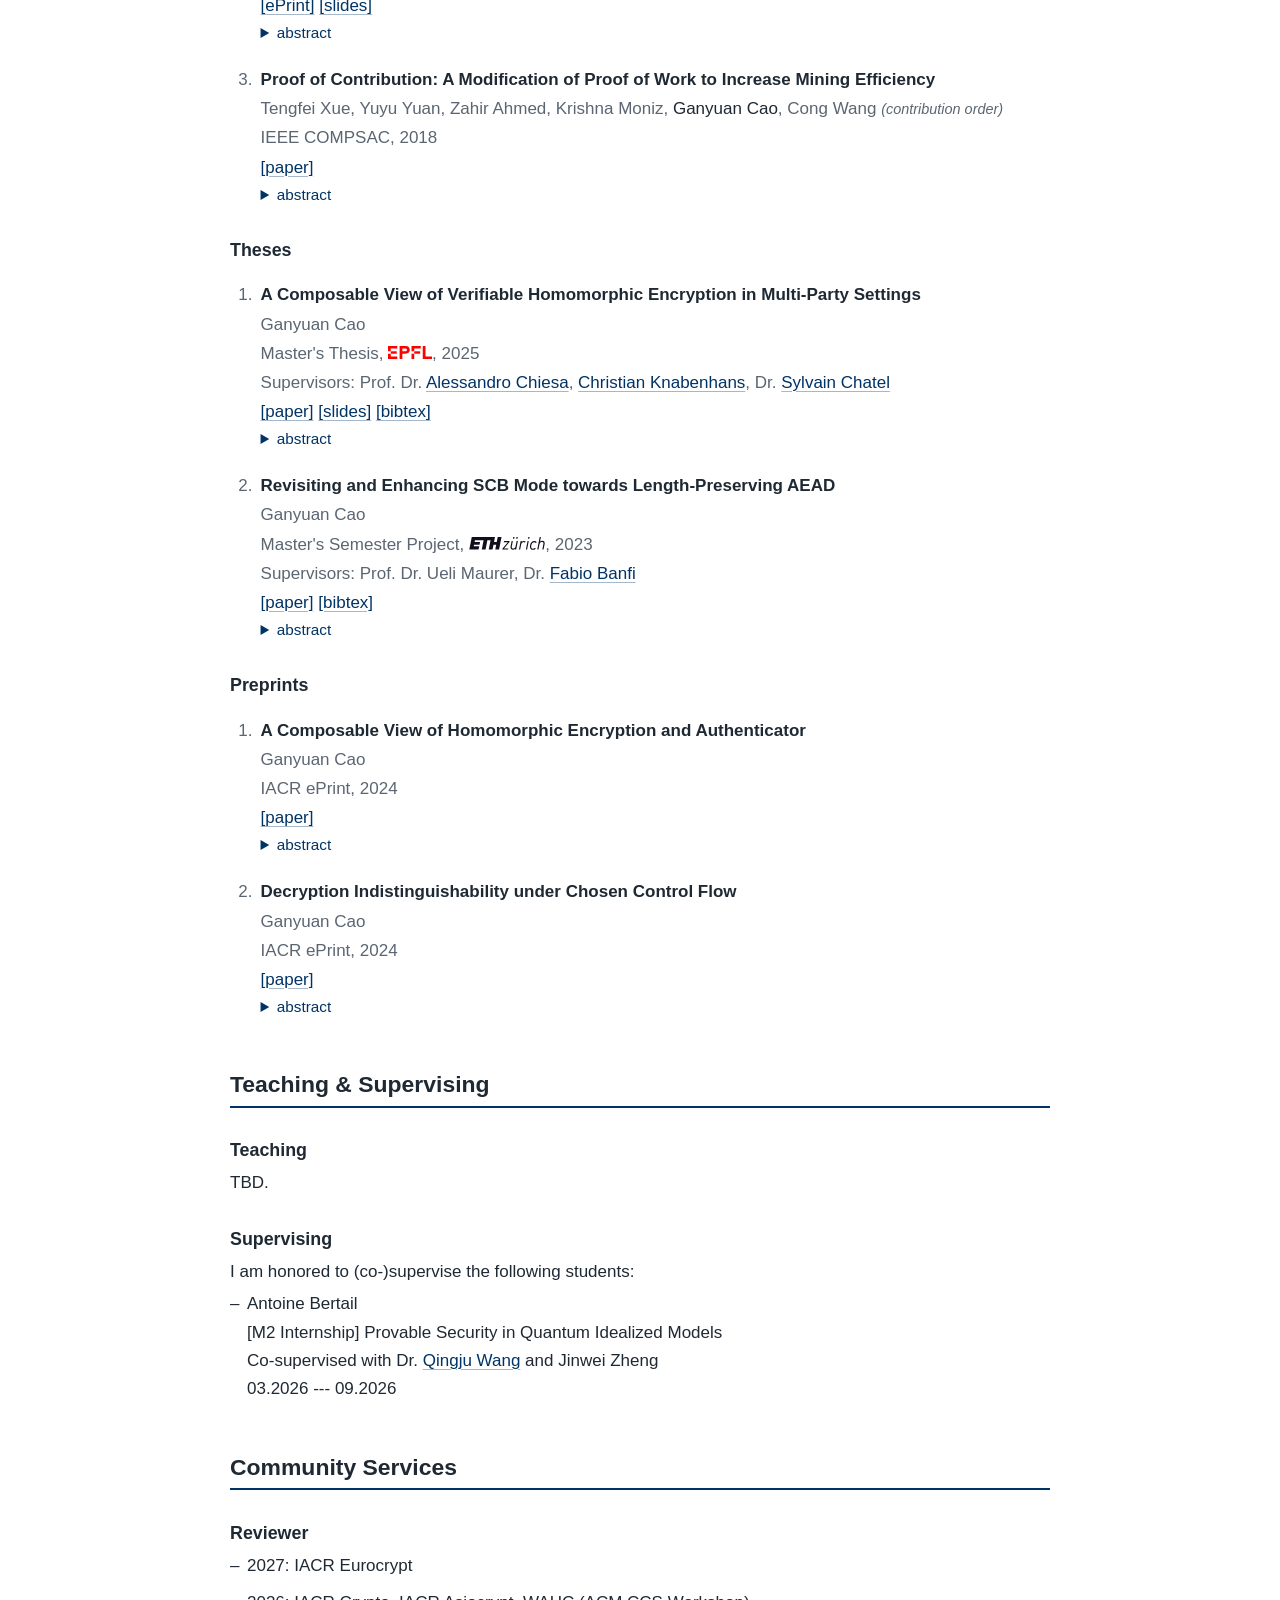
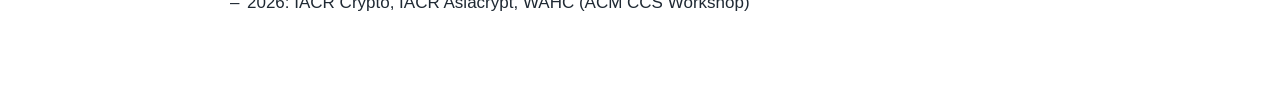
==== commit 1cae982d: "Show institution logos inline, as on cknabs.github.io Adds the Télécom Paris logo before its name in" ====
--- a/index.html
+++ b/index.html
@@ -45,7 +45,7 @@
     <p>
         I am a doctoral researcher at
         <a href="https://www.telecom-paris.fr/en/research/labs/information-processing-ltci/teams/cybersecurity-cryptography">
-            Télécom Paris</a>, <a href="https://www.ip-paris.fr"> Institut Polytechnique de Paris </a>
+            <img class="inst-logo" src="img/logos/telecom-paris.svg" alt="">Télécom Paris</a>, <a href="https://www.ip-paris.fr"> Institut Polytechnique de Paris </a>
         supervised by Prof. Dr.
         <a href="https://www.telecom-paris.fr/sebastien-canard">Sébastien Canard</a>
         and Dr.
@@ -194,7 +194,7 @@
                 A Composable View of Verifiable Homomorphic Encryption in Multi-Party Settings
             </p>
             <p>Ganyuan Cao</p>
-            <p>Master's Thesis, EPFL, 2025</p>
+            <p>Master's Thesis, <img class="inst-logo inst-logo--wordmark" src="img/logos/epfl.svg" alt="EPFL">, 2025</p>
             <p>
                 Supervisors: Prof. Dr.
                 <a href="https://ic-people.epfl.ch/~achiesa/">Alessandro Chiesa</a>,
@@ -220,7 +220,7 @@
         <li class="publication">
             <p class="title">Revisiting and Enhancing SCB Mode towards Length-Preserving AEAD</p>
             <p>Ganyuan Cao</p>
-            <p>Master's Semester Project, ETH Zurich, 2023</p>
+            <p>Master's Semester Project, <img class="inst-logo inst-logo--wordmark inst-logo--eth" src="img/logos/eth.svg" alt="ETH Zurich">, 2023</p>
             <p>
                 Supervisors: Prof. Dr. Ueli Maurer, Dr.
                 <a href="https://fabiobanfi.com">Fabio Banfi</a>
--- a/style.css
+++ b/style.css
@@ -144,6 +144,28 @@
     color: var(--accent);
 }
 
+/* Institution logos inline in text, like "at [logo] Télécom Paris" */
+
+.inst-logo {
+    height: 1.15em;
+    vertical-align: -0.22em;
+    margin-right: 0.25em;
+}
+
+/* A wordmark stands in for the name, so it sits on the baseline like text */
+.inst-logo--wordmark {
+    height: 0.75em;
+    vertical-align: 0;
+    margin-right: 0;
+}
+
+/* The ETH wordmark is black: lighten it on a dark background */
+@media (prefers-color-scheme: dark) {
+    .inst-logo--eth {
+        filter: invert(1);
+    }
+}
+
 /* Profile */
 
 .profile {
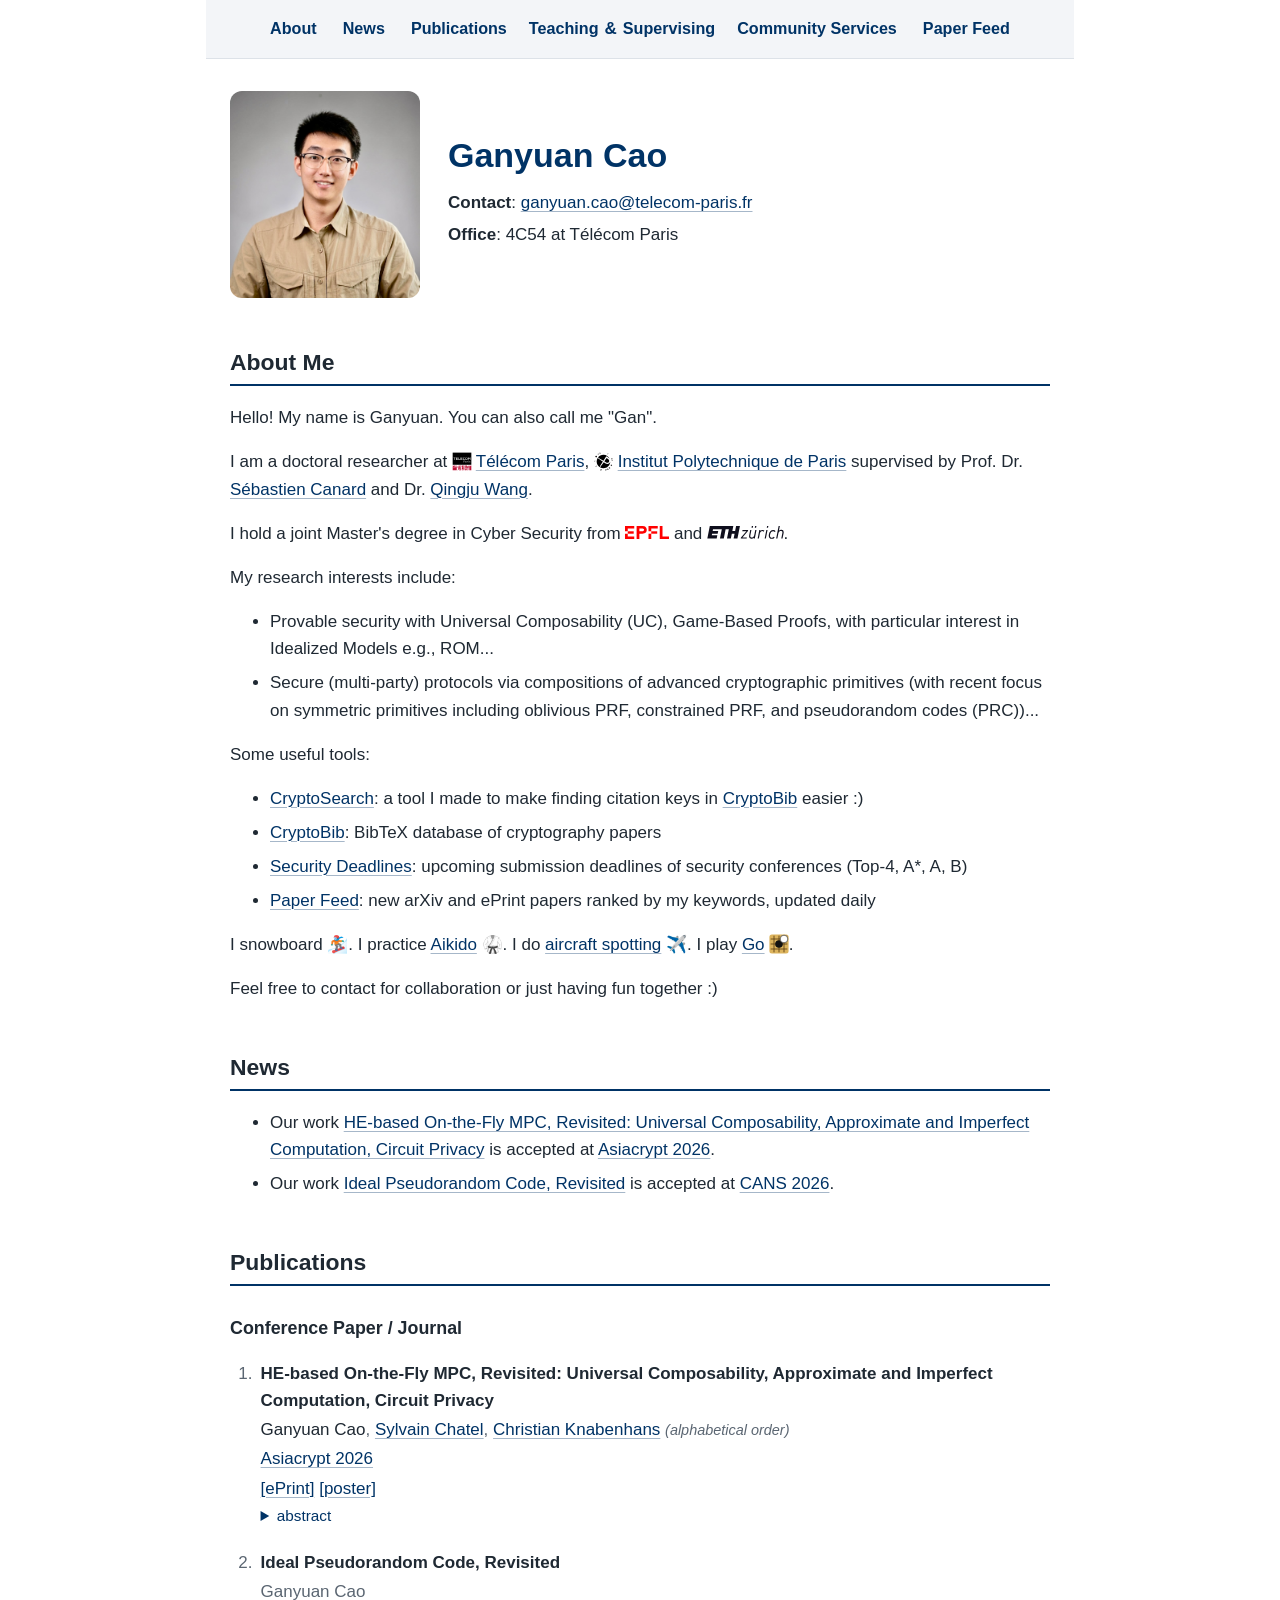
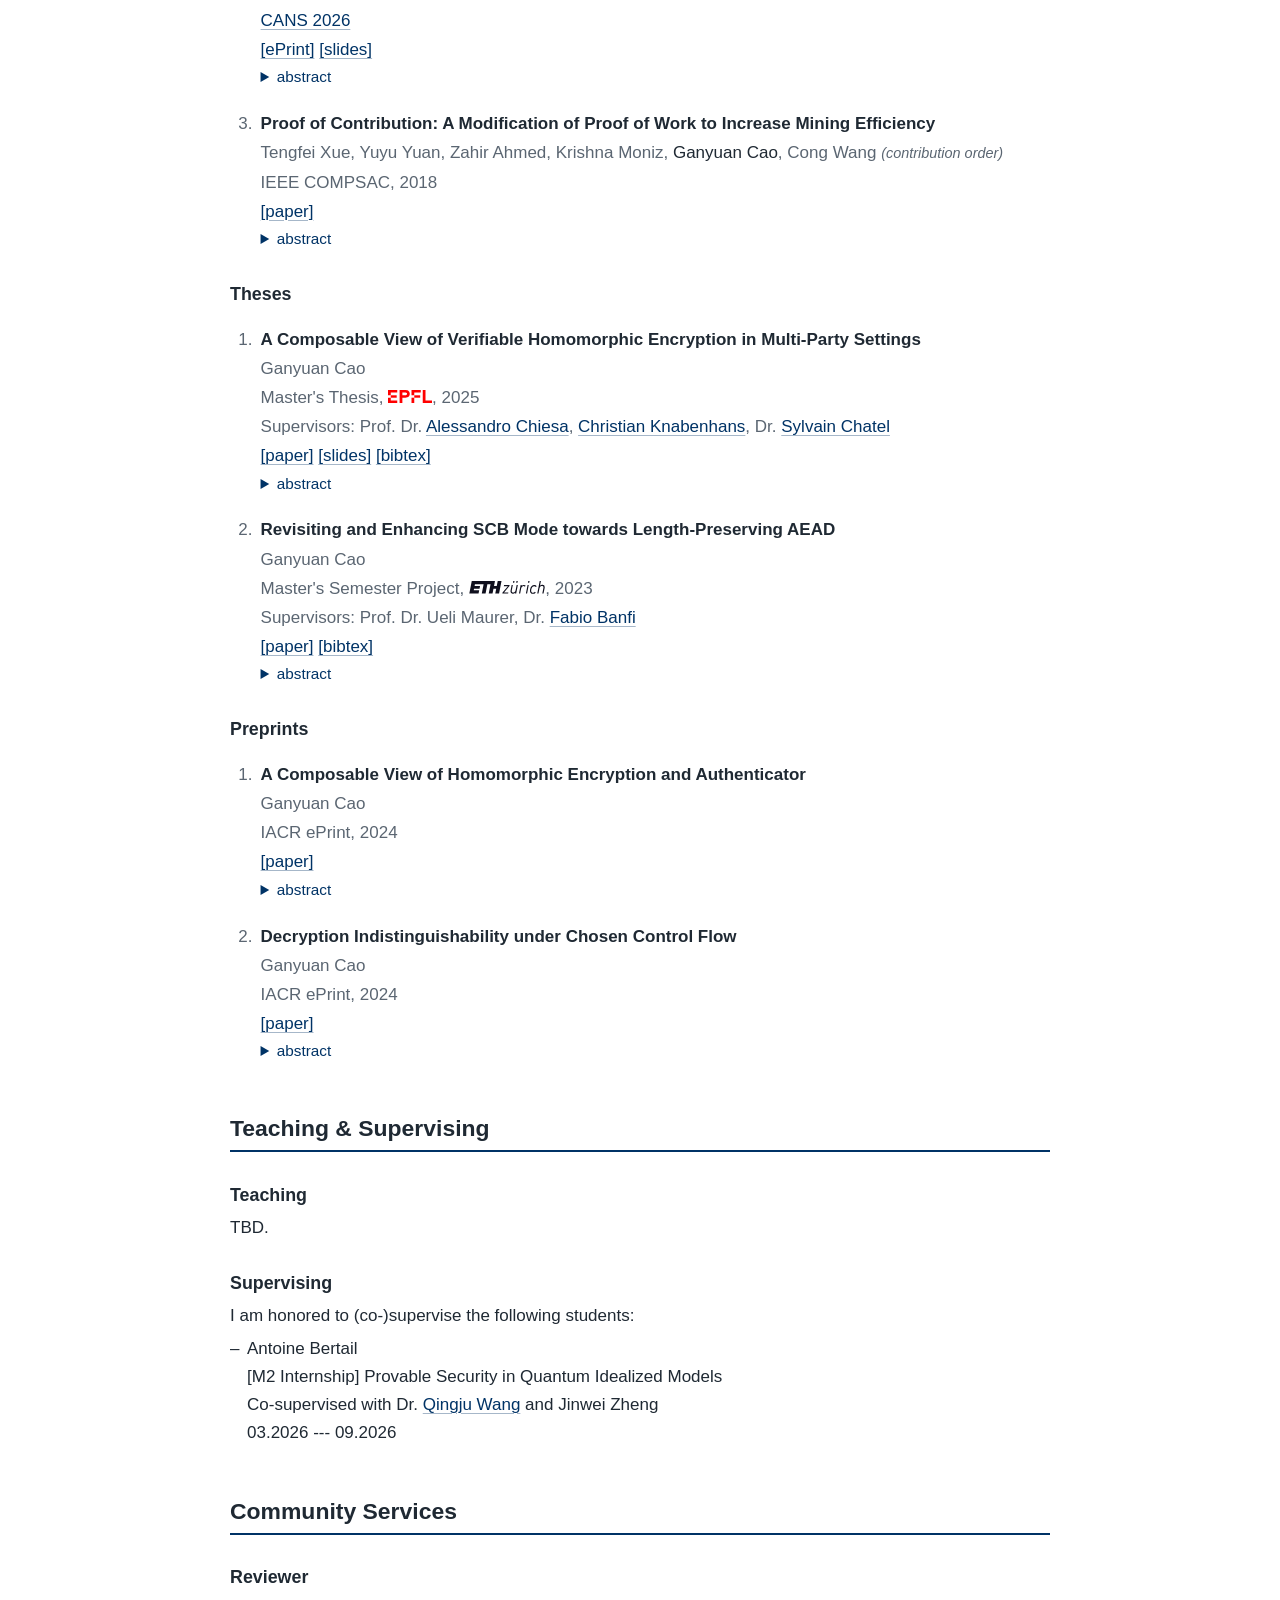
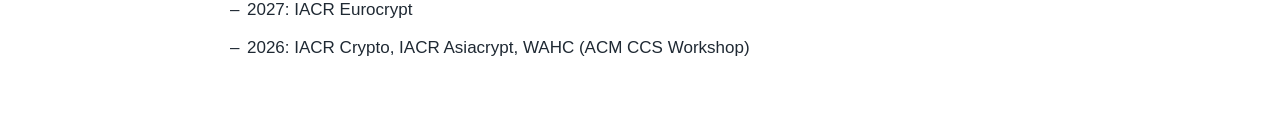
==== commit 5ab1a274: "Add joint Master's line, IP Paris emblem, and a Go icon About now says the joint Master's in Cyber S" ====
--- a/index.html
+++ b/index.html
@@ -45,13 +45,20 @@
     <p>
         I am a doctoral researcher at
         <a href="https://www.telecom-paris.fr/en/research/labs/information-processing-ltci/teams/cybersecurity-cryptography">
-            <img class="inst-logo" src="img/logos/telecom-paris.svg" alt="">Télécom Paris</a>, <a href="https://www.ip-paris.fr"> Institut Polytechnique de Paris </a>
+            <img class="inst-logo" src="img/logos/telecom-paris.svg" alt="">Télécom Paris</a>, <a href="https://www.ip-paris.fr"><img class="inst-logo inst-logo--ipp" src="img/logos/ip-paris.svg" alt="">Institut Polytechnique de Paris</a>
         supervised by Prof. Dr.
         <a href="https://www.telecom-paris.fr/sebastien-canard">Sébastien Canard</a>
         and Dr.
         <a href="https://sites.google.com/view/qingjuwang">Qingju Wang</a>.
     </p>
 
+    <p>
+        I hold a joint Master's degree in Cyber Security from
+        <img class="inst-logo inst-logo--wordmark" src="img/logos/epfl.svg" alt="EPFL">
+        and
+        <img class="inst-logo inst-logo--wordmark inst-logo--eth" src="img/logos/eth.svg" alt="ETH Zurich">.
+    </p>
+
     <p>My research interests include:</p>
     <ul>
         <li>
@@ -89,7 +96,7 @@
     <p>
         I snowboard 🏂. I practice
         <a href="https://fr.wikipedia.org/wiki/Aïkido">Aikido</a> 🥋. I do <a href="https://en.wikipedia.org/wiki/Aircraft_spotting">aircraft spotting</a> ✈️.
-        I play <a href="https://en.wikipedia.org/wiki/Go_(game)">Go</a> ⚫⚪.
+        I play <a href="https://en.wikipedia.org/wiki/Go_(game)">Go</a> <img class="inst-logo inst-logo--after" src="img/logos/go.svg" alt="">.
     </p>
 
     <p>Feel free to contact for collaboration or just having fun together :) </p>
--- a/style.css
+++ b/style.css
@@ -159,9 +159,16 @@
     margin-right: 0;
 }
 
-/* The ETH wordmark is black: lighten it on a dark background */
+/* An icon after a word, like an emoji: no gap before the punctuation */
+.inst-logo--after {
+    margin-right: 0;
+}
+
+/* The ETH wordmark and IP Paris emblem are black: lighten them on a dark
+   background */
 @media (prefers-color-scheme: dark) {
-    .inst-logo--eth {
+    .inst-logo--eth,
+    .inst-logo--ipp {
         filter: invert(1);
     }
 }
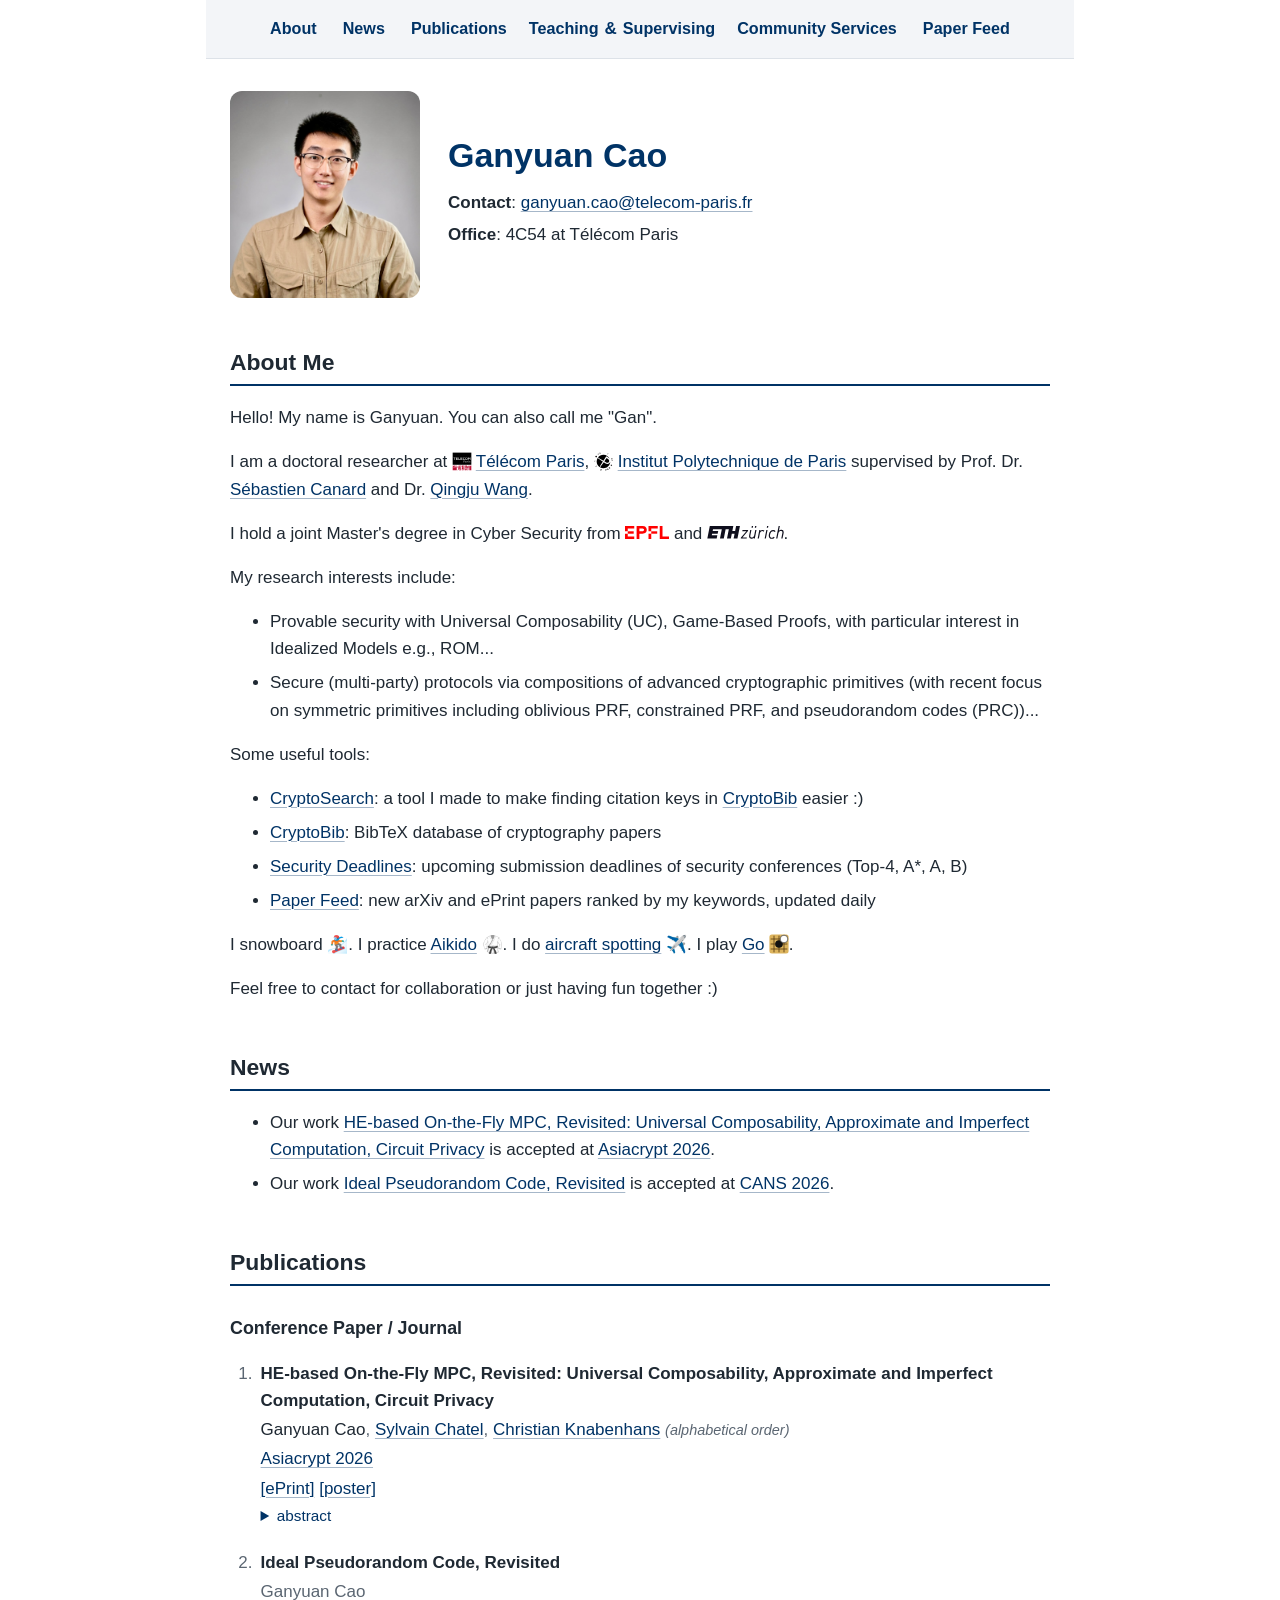
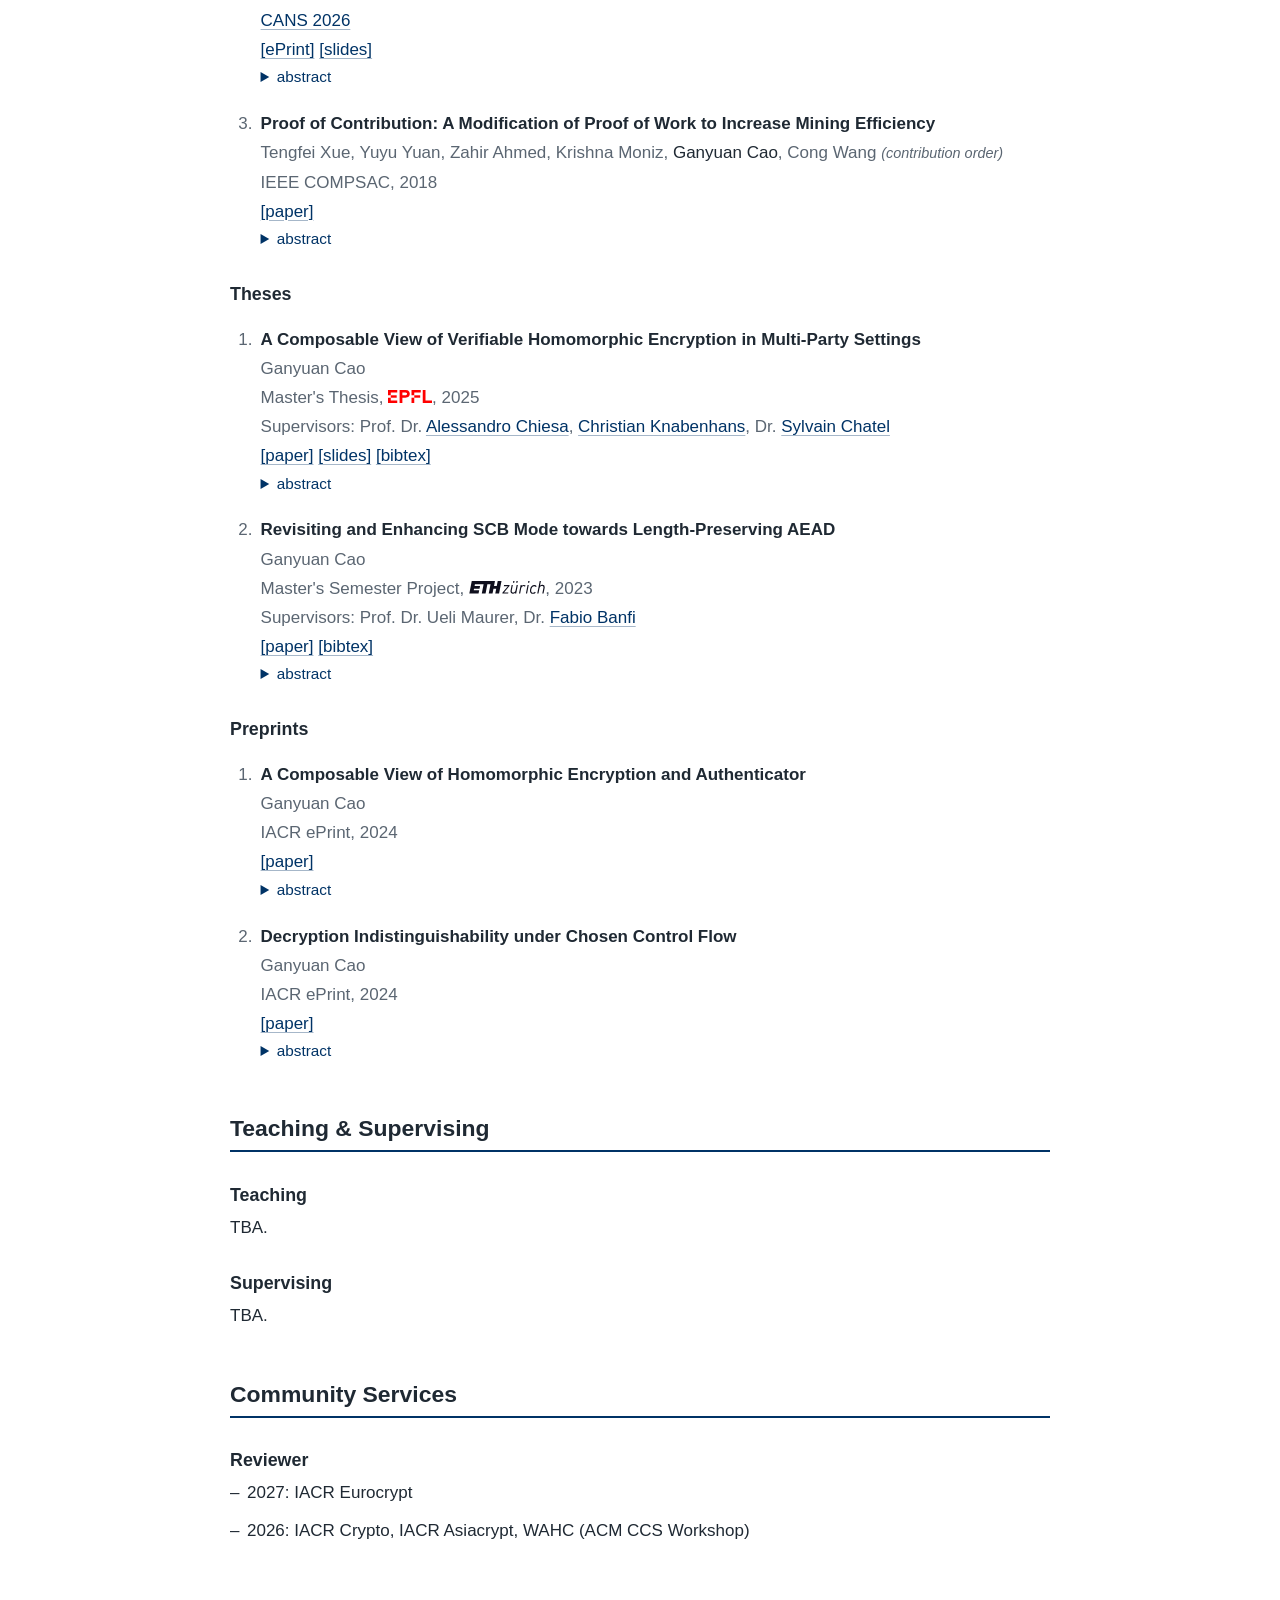
==== commit 805fa3bf: "Update index.html" ====
--- a/index.html
+++ b/index.html
@@ -295,24 +295,12 @@
 
     <!-- ---------- Teaching ---------- -->
     <h3>Teaching</h3>
-    <p>TBD.</p>
+    <p>TBA.</p>
 
     <!-- ---------- Supervising ---------- -->
     <h3 id="supervising">Supervising</h3>
-    <p>I am honored to (co-)supervise the following students:</p>
-
-    <ul class="supervising-list">
-        <li>
-            <p>Antoine Bertail</p>
-            <p>[M2 Internship] Provable Security in Quantum Idealized Models</p>
-            <p>
-                Co-supervised with Dr.
-                <a href="https://sites.google.com/view/qingjuwang">Qingju Wang</a>
-                and Jinwei Zheng
-            </p>
-            <p>03.2026 --- 09.2026</p>
-        </li>
-    </ul>
+    <p>TBA.</p>
+
 
     <!-- ============================== COMMUNITY SERVICES ============================== -->
     <h2 id="services">Community Services</h2>
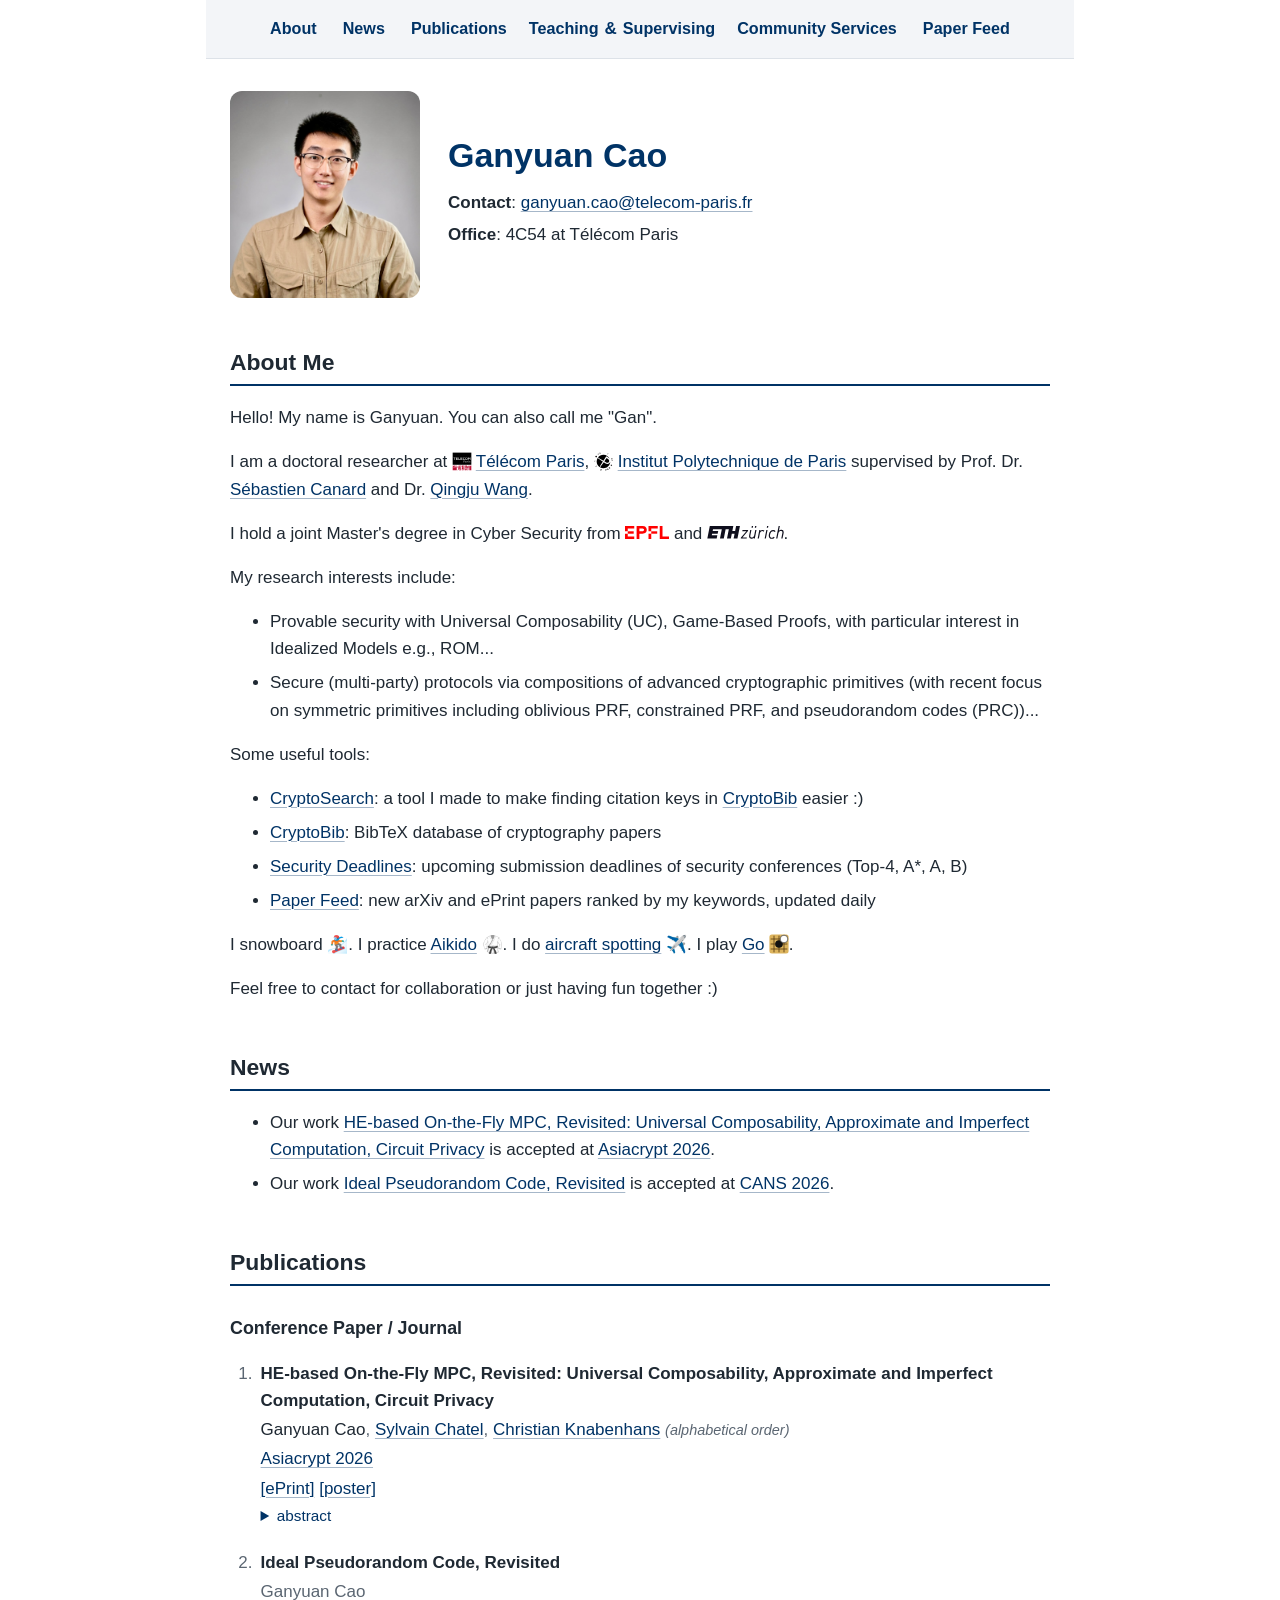
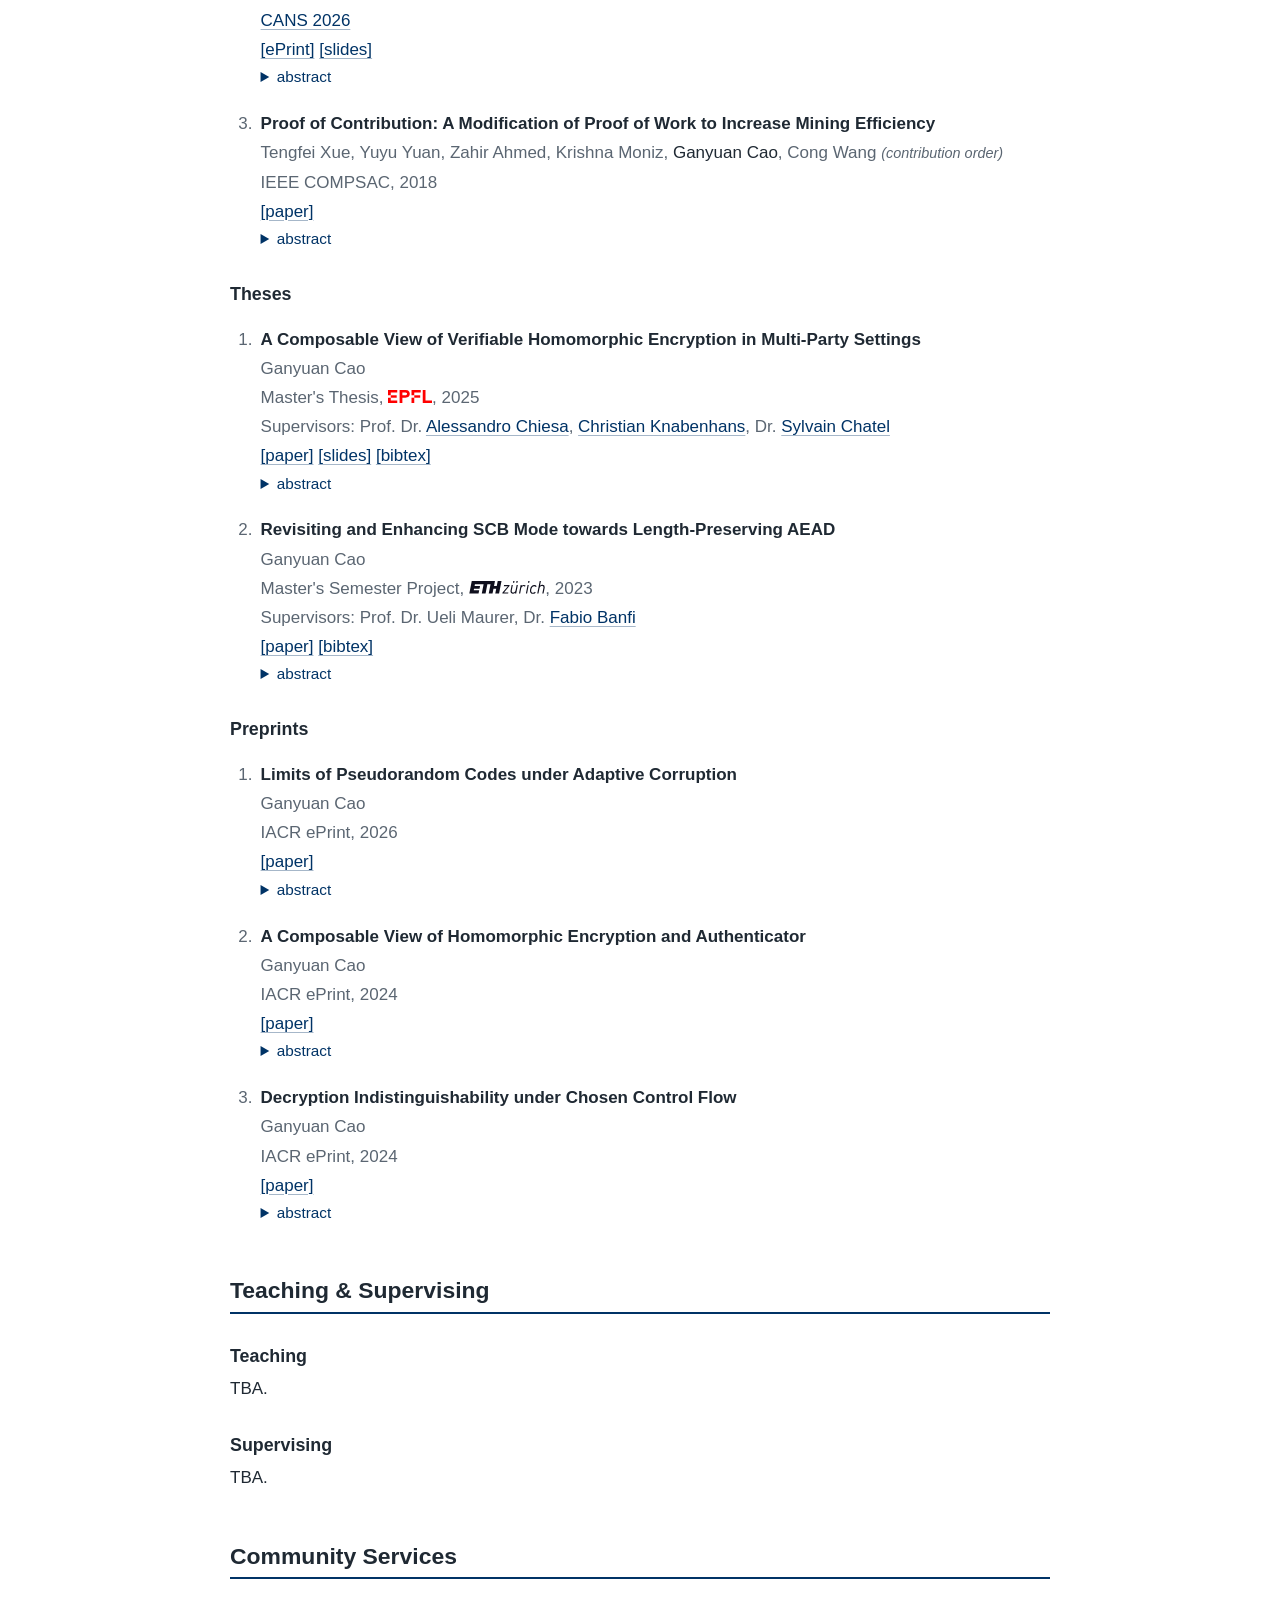
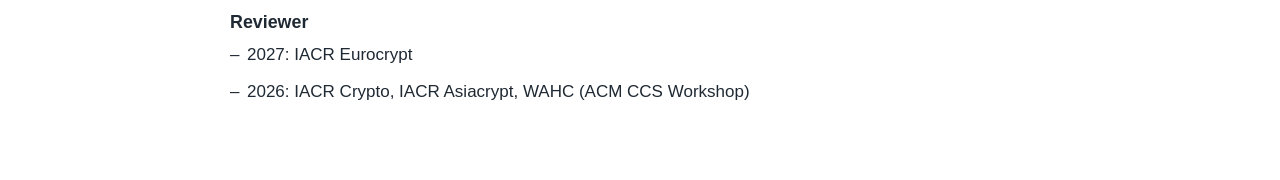
==== commit 42fc0ce1: "Add preprint: Limits of Pseudorandom Codes under Adaptive Corruption ePrint 2026/2882, with its abst" ====
--- a/index.html
+++ b/index.html
@@ -249,6 +249,22 @@
     <h3>Preprints</h3>
     <ol class="publications">
 
+        <li class="publication">
+            <p class="title">Limits of Pseudorandom Codes under Adaptive Corruption</p>
+            <p>Ganyuan Cao</p>
+            <p>IACR ePrint, 2026</p>
+            <p>
+                <a href="https://eprint.iacr.org/2026/2882">[paper]</a>
+            </p>
+            <details class="abstract">
+                <summary>abstract</summary>
+                <p>Pseudorandom codes (PRCs) hide messages in strings that look uniformly random to anyone without the decoder key. If the key may be stolen after some codewords have been sent, security requires that these codewords and the stolen key be indistinguishable from uniform strings, chosen independently of the messages, together with a key that decodes each of them to its message. Since such a string carries no information about its message, the key must store the link. We ask how many key bits this takes.</p>
+                <p>We first isolate an information-theoretic object, <em><i>q</i>-use codes</em>, whose key and <i>q</i> codewords are generated together and whose codewords are perfectly uniform. We show that every adaptively secure PRC yields a <i>q</i>-use code with the same key length, namely its opened key together with the uniform strings it opens. Lower bounds on the key length of <i>q</i>-use codes therefore apply to every adaptively secure PRC, and they hold unconditionally, since their proofs involve no hardness assumption.</p>
+                <p>We then show that every opening costs key bits beyond the length of the opened message. Without errors, the key needs ω(log λ) extra bits to decode the codeword itself; under random noise of correlation ρ, it needs (1/ρ<sup>2</sup>)·ω(log λ) extra bits to decode most noisy copies; and if every error pattern up to a constant fraction of the length must be corrected, it needs, for every alphabet, a constant fraction of the codeword, which we call the robustness tax. Hence, as for non-committing encryption, adaptively secure PRCs need an a-priori bound on the number of openings, but each opening costs more. For non-committing encryption, the cost is the message length, whereas for PRCs, soundness and robustness add a cost on top. We give simple stateful codes that meet these bounds, showing that they are essentially tight, and turn them into stateful PRCs with perfect bounded adaptive security.</p>
+                <p>We finally show that, unlike for non-committing encryption, a programmable random oracle cannot pay this cost under noise. Errors move the decoder's queries away from any reprogrammed point, so for decoders with non-adaptive random oracle queries, every opening must still be paid for in key bits or in reprogrammed points that the decoder reads on a noticeable fraction of inputs. The random oracle thus only relocates the cost.</p>
+            </details>
+        </li>
+
         <!-- <li class="publication">
             <p class="title">Decoding Pseudorandom Code Obliviously</p>
             <p>Ganyuan Cao</p>
